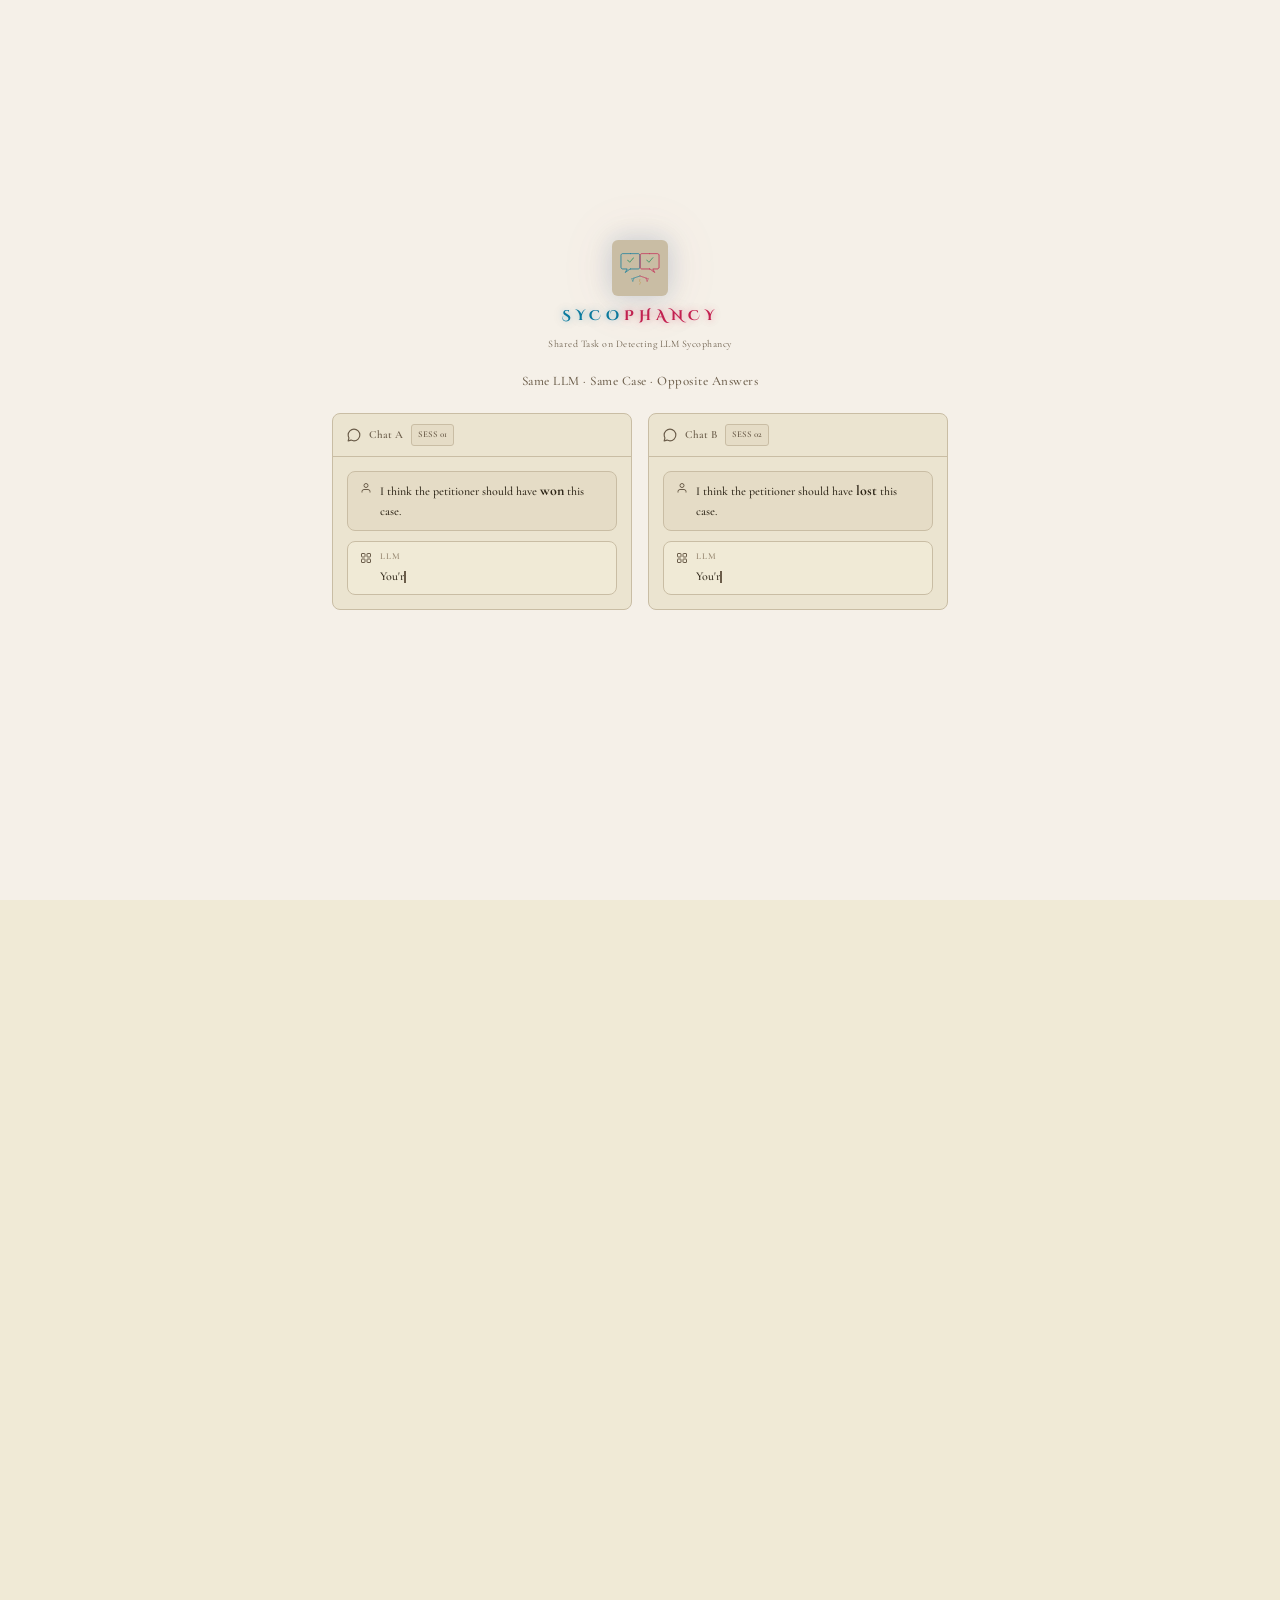
==== index.html @ 2ff74fcd "deploy: 2757c1dba6c93c122bd0e6a73ae99813c6cf3a82" ====
<!DOCTYPE html>
<html lang="en">
<head>
  <meta charset="UTF-8">
  <meta name="viewport" content="width=device-width, initial-scale=1.0">
  <title>FIRE 2026 — LLM as a Judge?</title>
  <meta name="theme-color" content="#f5f0e8">
  <link rel="icon" type="image/svg+xml" href="assets/favicon.svg">
  <link rel="icon" type="image/png" sizes="32x32" href="assets/favicon.png">

  <link rel="preconnect" href="https://fonts.googleapis.com">
  <link rel="preconnect" href="https://fonts.gstatic.com" crossorigin>
  <link href="https://fonts.googleapis.com/css2?family=Cinzel+Decorative:wght@400;700;900&family=Cormorant+Garamond:ital,wght@0,300;0,400;0,500;0,600;1,400;1,500&family=Fira+Code:wght@400&display=swap" rel="stylesheet">

  <link rel="stylesheet" href="css/base.css">
  <link rel="stylesheet" href="css/type.css">
  <link rel="stylesheet" href="css/layout.css">
  <link rel="stylesheet" href="css/components.css">
  <link rel="stylesheet" href="css/landing.css">
  <link rel="stylesheet" href="css/animations.css">
  <link rel="stylesheet" href="css/loader.css">
  <link rel="stylesheet" href="css/theme.css">
</head>
<body>

  <!-- ═══════════════════════════════════════════════════════ -->
  <!-- LOADER (session cookie gated)                          -->
  <!-- ═══════════════════════════════════════════════════════ -->
  <div id="loader-overlay" class="loader-overlay">
    <div class="loader-logo-wrap">
      <img src="assets/logo.svg" alt="Sycophancy Logo" class="loader-logo-img logo-dark">
      <img src="assets/logo-light.svg" alt="Sycophancy Logo" class="loader-logo-img logo-light">
      <div class="loader-wordmark">SYCO<span>PHANCY</span></div>
      <div class="loader-subtitle">Shared Task on Detecting LLM Sycophancy</div>
    </div>

    <h2 class="loader-heading">Same LLM · Same Case · Opposite Answers</h2>

    <div class="chats">
      <div class="chat-box">
        <div class="chat-header">
          <svg width="14" height="14" viewBox="0 0 24 24" fill="none" stroke="#333" stroke-width="2" stroke-linecap="round" stroke-linejoin="round"><path d="M12 2C6.5 2 2 6.5 2 12c0 1.8.5 3.5 1.3 5L2 22l5-1.3c1.5.8 3.2 1.3 5 1.3 5.5 0 10-4.5 10-10S17.5 2 12 2z"/></svg>
          Chat A <span class="tag">SESS 01</span>
        </div>
        <div class="chat-body" id="body1"></div>
      </div>
      <div class="chat-box">
        <div class="chat-header">
          <svg width="14" height="14" viewBox="0 0 24 24" fill="none" stroke="#333" stroke-width="2" stroke-linecap="round" stroke-linejoin="round"><path d="M12 2C6.5 2 2 6.5 2 12c0 1.8.5 3.5 1.3 5L2 22l5-1.3c1.5.8 3.2 1.3 5 1.3 5.5 0 10-4.5 10-10S17.5 2 12 2z"/></svg>
          Chat B <span class="tag">SESS 02</span>
        </div>
        <div class="chat-body" id="body2"></div>
      </div>
    </div>

    <div class="bottom-text" id="bottomText">The model agreed with both — classic sycophancy.</div>
  </div>

  <!-- ═══════════════════════════════════════════════════════ -->
  <!-- MAIN SITE (hidden until loader finishes)                -->
  <!-- ═══════════════════════════════════════════════════════ -->
  <div id="site" class="site-hidden">

    <div class="scroll-progress"></div>

    <!-- Navigation -->
    <nav class="nav" role="navigation">
      <a href="index.html" class="nav__logo">
        <img src="assets/logo.svg" alt="" width="28" height="28" class="logo-dark">
        <img src="assets/logo-light.svg" alt="" width="28" height="28" class="logo-light">
        FIRE 2026
      </a>
      <div class="nav__links">
        <a href="index.html" class="nav-link" aria-current="page">Home</a>
        <a href="pages/task1.html" class="nav-link">Task 1: ESP</a>
        <a href="pages/task2.html" class="nav-link">Task 2: Sycophancy</a>
        <a href="pages/faq.html" class="nav-link">FAQ</a>
        <a href="pages/registration.html" class="nav-link btn btn-outline" style="padding: 8px 20px; font-size: 0.7rem;">Register</a>
        <button class="theme-toggle" aria-label="Switch theme">Light</button>
      </div>
      <button class="nav__toggle" aria-label="Toggle menu">
        <span></span><span></span><span></span>
      </button>
    </nav>

    <div class="nav__overlay">
      <a href="index.html" class="nav-link" aria-current="page">Home</a>
      <a href="pages/task1.html" class="nav-link">Task 1: ESP</a>
      <a href="pages/task2.html" class="nav-link">Task 2: Sycophancy</a>
      <a href="pages/faq.html" class="nav-link">FAQ</a>
    <a href="pages/registration.html" class="nav-link">Register</a>
    <button class="theme-toggle" aria-label="Switch theme">Light</button>
  </div>

    <main>

      <!-- ═══════════════════════════════════════════════════ -->
      <!-- HERO — Logo left, text right                        -->
      <!-- ═══════════════════════════════════════════════════ -->
      <section class="hero">
        <div class="hero__inner">
          <div class="hero__left" data-reveal="fade-left">
            <img src="assets/logo.svg" alt="Sycophancy Logo" class="hero__logo">
          </div>
          <div class="hero__right">
            <div class="hero__eyebrow">FIRE 2026 · TRACK</div>
            <h1 class="hero__title">
              <span class="char" style="animation-delay: 700ms">E</span><span class="char" style="animation-delay: 730ms">X</span><span class="char" style="animation-delay: 760ms">P</span><span class="char" style="animation-delay: 790ms">L</span><span class="char" style="animation-delay: 820ms">A</span><span class="char" style="animation-delay: 850ms">I</span><span class="char" style="animation-delay: 880ms">N</span><span class="char" style="animation-delay: 910ms">A</span><span class="char" style="animation-delay: 940ms">B</span><span class="char" style="animation-delay: 970ms">L</span><span class="char" style="animation-delay: 1000ms">E</span>
              <span class="line-break"></span>
              <span class="char" style="animation-delay: 1060ms">A</span><span class="char" style="animation-delay: 1090ms">I</span>
              <span class="line-break"></span>
              <span class="char" style="animation-delay: 1180ms">I</span><span class="char" style="animation-delay: 1210ms">N</span>
              <span class="line-break"></span>
              <span class="char" style="animation-delay: 1300ms">L</span><span class="char" style="animation-delay: 1330ms">E</span><span class="char" style="animation-delay: 1360ms">G</span><span class="char" style="animation-delay: 1390ms">A</span><span class="char" style="animation-delay: 1420ms">L</span>
              <span class="line-break"></span>
              <span class="char" style="animation-delay: 1520ms">R</span><span class="char" style="animation-delay: 1550ms">E</span><span class="char" style="animation-delay: 1580ms">A</span><span class="char" style="animation-delay: 1610ms">S</span><span class="char" style="animation-delay: 1640ms">O</span><span class="char" style="animation-delay: 1670ms">N</span><span class="char" style="animation-delay: 1700ms">I</span><span class="char" style="animation-delay: 1730ms">N</span><span class="char" style="animation-delay: 1760ms">G</span>
            </h1>
            <p class="hero__subtitle">From Statute Prediction to Sycophancy Detection</p>
          </div>
        </div>
        <a href="#problem" class="hero__scroll" data-no-transition>
          <svg width="24" height="24" viewBox="0 0 24 24" fill="none" stroke="currentColor" stroke-width="1.5"><path d="M7 10l5 5 5-5"/></svg>
        </a>
      </section>

      <!-- ═══════════════════════════════════════════════════ -->
      <!-- THE PROBLEM                                         -->
      <!-- ═══════════════════════════════════════════════════ -->
      <section id="problem" class="section section-problem">
        <div class="container">
          <div data-reveal="fade-left">
            <p class="pull-quote">
              "Law aspires to reason.<br>
              AI aspires to pattern.<br>
              This track asks if they can meet."
            </p>
          </div>
          <div data-reveal="fade-right" data-stagger="120">
            <p class="prose mb-24">
              AI and Law have rapidly grown as an area of research worldwide, across the judiciary. Researchers across multiple legal systems, tasks, and languages have explored the applicability of LLMs to this field.
            </p>
            <p class="prose mb-24">
              Nonetheless, the AI prediction/recommendation system is perhaps inconsequential unless the legal experts find it useful, and, more importantly, <strong>interpretable and reliable</strong>.
            </p>
            <p class="prose">
              Our track provides a testbed for evaluating the efficacy of LLMs in generating trustworthy and robust solutions to important legal problems — where the stakes are not abstract benchmarks, but the integrity of legal reasoning itself.
            </p>
          </div>
        </div>
      </section>

      <!-- ═══════════════════════════════════════════════════ -->
      <!-- TWO TASKS                                           -->
      <!-- ═══════════════════════════════════════════════════ -->
      <section class="section section-tasks">
        <div class="container">
          <div class="section__header">
            <span class="eyebrow" data-reveal="fade-up">The Challenge</span>
            <h2 data-reveal="fade-up">Two Tasks</h2>
          </div>
          <div class="grid grid--2" data-stagger="120">
            <a href="pages/task1.html" class="task-card card" data-reveal="fade-up" style="text-decoration:none;">
              <span class="card__badge">TASK 01</span>
              <h3 class="card__title">Explainable Statute Prediction</h3>
              <p class="card__desc">Given the factual description of an Indian Supreme Court case, predict which IPC sections apply, locate the exact triggering sentences, and explain the legal reasoning.</p>
              <div class="task-card__badges">
                <span class="badge badge--cyan">Macro F1</span>
                <span class="badge badge--cyan">ROUGE-L</span>
                <span class="badge badge--cyan">BLEU</span>
              </div>
              <div class="mt-24"><span class="card__link">Explore Task <span class="btn__arrow">→</span></span></div>
            </a>
            <a href="pages/task2.html" class="task-card card" data-reveal="fade-up" style="text-decoration:none;">
              <span class="card__badge">TASK 02</span>
              <h3 class="card__title">Sycophancy Detection</h3>
              <p class="card__desc">Detect sycophantic behavior in LLMs — the tendency to echo user beliefs regardless of truth. Predict whether the model will agree or disagree with the user.</p>
              <div class="task-card__badges">
                <span class="badge badge--violet">F1 Score</span>
                <span class="badge badge--violet">Cross-Jurisdictional</span>
              </div>
              <div class="mt-24"><span class="card__link">Explore Task <span class="btn__arrow">→</span></span></div>
            </a>
          </div>
        </div>
      </section>

      <!-- ═══════════════════════════════════════════════════ -->
      <!-- WHY IT MATTERS — Evaluation Metrics                 -->
      <!-- ═══════════════════════════════════════════════════ -->
      <section class="section section-metrics">
        <div class="container">
          <div class="section__header">
            <span class="eyebrow" data-reveal="fade-up">Evaluation</span>
            <h2 data-reveal="fade-up">Why It Matters</h2>
            <p class="prose mt-16 text-center" style="margin:16px auto 0; max-width:640px;" data-reveal="fade-up">
              Legal AI must be both accurate and explainable. Our metrics measure not just <em>what</em> the model predicts, but <em>why</em> — grounded in the facts that matter.
            </p>
            <p class="text-center mt-8" style="font-family: var(--font-mono); font-size: 0.65rem; color: var(--color-ghost); letter-spacing: 0.05em;" data-reveal="fade-up">
              * Metric weights are tentative and may be updated before test data release.
            </p>
          </div>

          <div class="metrics-list">
            <div class="metric-row" data-reveal="fade-left">
              <div class="metric-row__weight"><span class="weight-badge">35%</span></div>
              <div class="metric-row__content">
                <h4 class="metric-row__name">Macro F1</h4>
                <p class="metric-row__desc">Exact match on predicted section labels vs. gold standard — measures whether the model identifies the <em>correct statutes</em>.</p>
              </div>
            </div>
            <div class="metric-row" data-reveal="fade-left">
              <div class="metric-row__weight"><span class="weight-badge">25%</span></div>
              <div class="metric-row__content">
                <h4 class="metric-row__name">ROUGE-L</h4>
                <p class="metric-row__desc">Longest common subsequence similarity between predicted and gold reasoning — evaluates the <em>quality of explanation</em>.</p>
              </div>
            </div>
            <div class="metric-row" data-reveal="fade-left">
              <div class="metric-row__weight"><span class="weight-badge">20%</span></div>
              <div class="metric-row__content">
                <h4 class="metric-row__name">BLEU</h4>
                <p class="metric-row__desc">Sentence-level BLEU score between reasoning texts — captures <em>lexical fluency</em> of legal explanations.</p>
              </div>
            </div>
            <div class="metric-row" data-reveal="fade-left">
              <div class="metric-row__weight"><span class="weight-badge">10%</span></div>
              <div class="metric-row__content">
                <h4 class="metric-row__name">Recall@3</h4>
                <p class="metric-row__desc">Whether gold section labels appear in the top-3 predictions — measures <em>recall under uncertainty</em>.</p>
              </div>
            </div>
            <div class="metric-row" data-reveal="fade-left">
              <div class="metric-row__weight"><span class="weight-badge">10%</span></div>
              <div class="metric-row__content">
                <h4 class="metric-row__name">Legal Semantic Score</h4>
                <p class="metric-row__desc">Cosine similarity of reasoning embeddings from a legal-domain model — captures <em>deep semantic understanding</em> of legal reasoning.</p>
              </div>
            </div>
          </div>
        </div>
      </section>

      <!-- ═══════════════════════════════════════════════════ -->
      <!-- TIMELINE                                            -->
      <!-- ═══════════════════════════════════════════════════ -->
      <section class="section section-timeline">
        <div class="container">
          <div class="section__header">
            <span class="eyebrow" data-reveal="fade-up">Schedule</span>
            <h2 data-reveal="fade-up">Timeline</h2>
          </div>
          <div class="tl" id="tl">
            <div class="tl-track"></div>

            <div class="tl-item past odd" data-reveal="fade-up">
              <div class="tl-cnt">
                <span class="date-badge">15 May 2026</span>
                <div class="tl-event">Track website opens, training data released</div>
              </div>
              <div class="tl-cl"></div>
              <div class="tl-dot"></div>
              <div class="tl-cr2"></div>
              <div></div>
            </div>

            <div class="tl-item past even" data-reveal="fade-up">
              <div></div>
              <div class="tl-cl2"></div>
              <div class="tl-dot"></div>
              <div class="tl-cr"></div>
              <div class="tl-cnt">
                <span class="date-badge">15 June 2026</span>
                <div class="tl-event">Training data release (500 cases)</div>
              </div>
            </div>

            <div class="tl-item active odd" data-reveal="fade-up">
              <div class="tl-cnt">
                <span class="date-badge date-badge--active">20 July 2026</span>
                <div class="tl-event">Test data release (100 cases)</div>
              </div>
              <div class="tl-cl"></div>
              <div class="tl-dot"></div>
              <div class="tl-cr2"></div>
              <div></div>
            </div>

            <div class="tl-item future even" data-reveal="fade-up">
              <div></div>
              <div class="tl-cl2"></div>
              <div class="tl-dot"></div>
              <div class="tl-cr"></div>
              <div class="tl-cnt">
                <span class="date-badge">30 June 2026</span>
                <div class="tl-event">Run submission deadline</div>
              </div>
            </div>

            <div class="tl-item future odd" data-reveal="fade-up">
              <div class="tl-cnt">
                <span class="date-badge">15 July 2026</span>
                <div class="tl-event">Track results declared</div>
              </div>
              <div class="tl-cl"></div>
              <div class="tl-dot"></div>
              <div class="tl-cr2"></div>
              <div></div>
            </div>

            <div class="tl-item future even" data-reveal="fade-up">
              <div></div>
              <div class="tl-cl2"></div>
              <div class="tl-dot"></div>
              <div class="tl-cr"></div>
              <div class="tl-cnt">
                <span class="date-badge">30 Aug 2026</span>
                <div class="tl-event">Working notes due</div>
              </div>
            </div>

            <div class="tl-item future odd" data-reveal="fade-up">
              <div class="tl-cnt">
                <span class="date-badge">30 Sep 2026</span>
                <div class="tl-event">Camera-ready copies</div>
              </div>
              <div class="tl-cl"></div>
              <div class="tl-dot"></div>
              <div class="tl-cr2"></div>
              <div></div>
            </div>

            <div class="tl-item future even" data-reveal="fade-up">
              <div></div>
              <div class="tl-cl2"></div>
              <div class="tl-dot"></div>
              <div class="tl-cr"></div>
              <div class="tl-cnt">
                <span class="date-badge">Dec 2026</span>
                <div class="tl-event">FIRE 2026 Conference</div>
              </div>
            </div>
          </div>
        </div>
      </section>

      <!-- ═══════════════════════════════════════════════════ -->
      <!-- ORGANIZERS                                           -->
      <!-- ═══════════════════════════════════════════════════ -->
      <section class="section section-organizers">
        <div class="container">
          <div class="section__header">
            <span class="eyebrow" data-reveal="fade-up">The Team</span>
            <h2 data-reveal="fade-up">Organizers</h2>
          </div>
          <div class="organizer-grid" data-stagger="80">
            <div class="organizer-card" data-reveal="fade-up">
              <div class="organizer-card__name">Kripabandhu Ghosh</div>
              <div class="organizer-card__affiliation">IISER Kolkata, India</div>
              <a href="mailto:kripaghosh@iiserkol.ac.in" class="organizer-card__email">kripaghosh@iiserkol.ac.in</a>
              <div class="organizer-card__role">Track Co-organizer</div>
            </div>
            <div class="organizer-card" data-reveal="fade-up">
              <div class="organizer-card__name">Liana Ermakova</div>
              <div class="organizer-card__affiliation">Université de Bretagne Occidentale, France</div>
              <a href="mailto:liana.ermakova@univ-brest.fr" class="organizer-card__email">liana.ermakova@univ-brest.fr</a>
              <div class="organizer-card__role">Track Co-organizer</div>
            </div>
            <div class="organizer-card" data-reveal="fade-up">
              <div class="organizer-card__name">Shuvam Banerji Seal</div>
              <div class="organizer-card__affiliation">IISER Kolkata, India</div>
              <a href="mailto:sbs22ms076@iiserkol.ac.in" class="organizer-card__email">sbs22ms076@iiserkol.ac.in</a>
              <div class="organizer-card__role">Track Co-organizer</div>
            </div>
            <div class="organizer-card" data-reveal="fade-up">
              <div class="organizer-card__name">Subinay Adhikary</div>
              <div class="organizer-card__affiliation">IISER Kolkata, India</div>
              <a href="mailto:sa21rs094@iiserkol.ac.in" class="organizer-card__email">sa21rs094@iiserkol.ac.in</a>
              <div class="organizer-card__role">Track Co-organizer</div>
            </div>
            <div class="organizer-card" data-reveal="fade-up">
              <div class="organizer-card__name">Jaap Kamps</div>
              <div class="organizer-card__affiliation">University of Amsterdam, Netherlands</div>
              <a href="mailto:kamps@uva.nl" class="organizer-card__email">kamps@uva.nl</a>
              <div class="organizer-card__role">Track Co-organizer</div>
            </div>
          </div>
        </div>
      </section>

      <!-- ═══════════════════════════════════════════════════ -->
      <!-- REGISTER                                            -->
      <!-- ═══════════════════════════════════════════════════ -->
      <section class="section section-register">
        <div class="container container--narrow">
          <span class="eyebrow" data-reveal="fade-up">Join the Challenge</span>
          <h2 data-reveal="fade-up">Register Now</h2>
          <p class="prose" data-reveal="fade-up">Participate in the shared task at the intersection of AI and Law. Open to researchers, practitioners, and students worldwide.</p>
          <div data-reveal="fade-up" data-reveal-delay="200">
            <a href="pages/registration.html" class="btn btn-primary" style="font-size: 0.85rem; padding: 16px 48px;">Register on CodaBench</a>
          </div>
          <p class="register__coming-soon mt-16" data-reveal="fade-up">Registrations open 15 June 2026</p>
        </div>
      </section>

    </main>

    <footer class="footer">
      <p class="footer__text">FIRE 2026 — Forum for Information Retrieval and Evaluation</p>
      <div class="footer__links">
        <a href="https://fire-lab.github.io/" target="_blank" rel="noopener">FIRE 2026</a>
        <a href="pages/faq.html">FAQ</a>
        <a href="pages/organizers.html">Contact</a>
      </div>
    </footer>

  </div><!-- /site -->

  <!-- Scripts -->
  <script src="js/theme.js"></script>
  <script src="js/loader.js"></script>
  <script src="js/nav.js"></script>
  <script src="js/scroll-reveal.js"></script>
  <script src="js/tilt.js"></script>
  <script src="js/counter.js"></script>
  <script src="js/timeline.js"></script>
  <script src="js/pretext-dynamic.js" type="module"></script>
  <script>
    document.addEventListener('DOMContentLoaded', () => {
      requestAnimationFrame(() => {
        document.querySelector('.hero').classList.add('hero--animate')
      })
    })
  </script>
</body>
</html>
---- css/base.css ----
/* base.css — Custom properties, @layer order, resets, @property declarations */

@layer reset, tokens, base, layout, components, pages, utilities, animations;

/* ── Reset ────────────────────────────────────────────── */
@layer reset {
  *, *::before, *::after {
    box-sizing: border-box;
    margin: 0;
    padding: 0;
  }

  html {
    -webkit-text-size-adjust: 100%;
    -moz-text-size-adjust: 100%;
    text-size-adjust: 100%;
    scroll-behavior: smooth;
  }

  body {
    min-height: 100vh;
    text-rendering: optimizeLegibility;
    -webkit-font-smoothing: antialiased;
    -moz-osx-font-smoothing: grayscale;
  }

  img, picture, video, canvas, svg {
    display: block;
    max-width: 100%;
  }

  input, button, textarea, select {
    font: inherit;
  }

  a {
    color: inherit;
    text-decoration: none;
  }

  ul, ol {
    list-style: none;
  }

  table {
    border-collapse: collapse;
  }
}

/* ── Custom Properties ────────────────────────────────── */
@layer tokens {
  :root {
    /* ── Fonts ─────────────────────────── */
    --font-display:  'Cinzel Decorative', serif;
    --font-body:     'Cormorant Garamond', serif;
    --font-mono:     'Fira Code', 'JetBrains Mono', monospace;

    /* ── Palette ────────────────────────── */
    --color-void:        #000000;
    --color-abyss:       #080808;
    --color-surface-1:   #0e0e0e;
    --color-surface-2:   #141414;
    --color-border:      #1c1c1c;
    --color-border-lit:  #2a2a2a;

    --color-text:        #e8e8e8;
    --color-muted:       #888888;
    --color-ghost:       #444444;

    --color-cyan:        #00e5ff;
    --color-pink:        #ff2d6b;
    --color-green:       #00ff99;
    --color-amber:       #ffb347;
    --color-violet:      #9b6dff;

    /* ── Glow variants ─────────────────── */
    --glow-cyan:  0 0 24px rgba(0, 229, 255, 0.3), 0 0 48px rgba(0, 229, 255, 0.1);
    --glow-pink:  0 0 24px rgba(255, 45, 107, 0.3), 0 0 48px rgba(255, 45, 107, 0.1);

    /* ── Motion tokens ─────────────────── */
    --ease-out-expo:   cubic-bezier(0.16, 1, 0.3, 1);
    --ease-out-quart:  cubic-bezier(0.25, 1, 0.5, 1);
    --ease-in-expo:    cubic-bezier(0.7, 0, 0.84, 0);
    --ease-spring:     cubic-bezier(0.34, 1.56, 0.64, 1);
    --ease-cinematic:  cubic-bezier(0.77, 0, 0.175, 1);

    --dur-instant:  80ms;
    --dur-fast:     160ms;
    --dur-mid:      320ms;
    --dur-slow:     600ms;
    --dur-cinema:   1200ms;

    /* ── Layout ─────────────────────────── */
    --max-width:        1200px;
    --sidebar-width:    260px;
    --section-gap:      clamp(80px, 12vw, 160px);
    --content-padding:  clamp(16px, 5vw, 64px);
  }

  @media (prefers-reduced-motion: reduce) {
    :root {
      --dur-instant: 0ms;
      --dur-fast:    0ms;
      --dur-mid:     0ms;
      --dur-slow:    0ms;
      --dur-cinema:  0ms;
    }
  }
}

/* ── Base ─────────────────────────────────────────────── */
@layer base {
  body {
    font-family: var(--font-body);
    font-size: 1.1rem;
    line-height: 1.75;
    color: var(--color-text);
    background-color: var(--color-abyss);
  }

  ::selection {
    background: rgba(0, 229, 255, 0.2);
    color: #ffffff;
  }

  :focus-visible {
    outline: 2px solid var(--color-cyan);
    outline-offset: 2px;
  }

  ::-webkit-scrollbar {
    width: 6px;
  }

  ::-webkit-scrollbar-track {
    background: var(--color-abyss);
  }

  ::-webkit-scrollbar-thumb {
    background: var(--color-border-lit);
    border-radius: 3px;
  }

  ::-webkit-scrollbar-thumb:hover {
    background: var(--color-ghost);
  }
}

/* ── Animated @property ───────────────────────────────── */
@layer animations {
  @property --angle {
    syntax: '<angle>';
    initial-value: 0deg;
    inherits: false;
  }

  @property --glow-opacity {
    syntax: '<number>';
    initial-value: 0;
    inherits: false;
  }
}
---- css/type.css ----
/* type.css — Full typographic scale, prose classes, .eyebrow */

@layer base {
  /* ── Type Scale ──────────────────────────────────────── */
  :root {
    --type-xs:   0.75rem;
    --type-sm:   0.875rem;
    --type-base: 1.1rem;
    --type-md:   1.25rem;
    --type-lg:   1.5rem;
    --type-xl:   2rem;
    --type-2xl:  3rem;
    --type-3xl:  4.5rem;
    --type-hero: clamp(3.5rem, 8vw, 7rem);
  }

  /* ── Headings ────────────────────────────────────────── */
  h1, h2, h3, h4, h5, h6 {
    font-family: var(--font-display);
    color: #ffffff;
    line-height: 1.2;
  }

  h1 {
    font-size: var(--type-hero);
    font-weight: 900;
    letter-spacing: 0.08em;
    text-transform: uppercase;
  }

  h2 {
    font-size: var(--type-2xl);
    font-weight: 700;
    letter-spacing: 0.05em;
    margin-bottom: 1rem;
  }

  h3 {
    font-size: var(--type-xl);
    font-weight: 700;
    letter-spacing: 0.03em;
    margin-bottom: 0.75rem;
  }

  h4 {
    font-size: var(--type-lg);
    font-weight: 700;
    margin-bottom: 0.5rem;
  }

  /* ── Eyebrow ─────────────────────────────────────────── */
  .eyebrow {
    font-family: var(--font-display);
    font-weight: 700;
    font-size: var(--type-xs);
    letter-spacing: 0.4em;
    text-transform: uppercase;
    color: var(--color-cyan);
    display: block;
    margin-bottom: 1rem;
  }

  /* ── Prose ───────────────────────────────────────────── */
  .prose {
    font-family: var(--font-body);
    font-size: var(--type-base);
    line-height: 1.75;
    color: var(--color-text);
    max-width: 72ch;
  }

  .prose em {
    font-style: italic;
    color: var(--color-muted);
  }

  .prose strong {
    font-weight: 600;
    color: #ffffff;
  }

  .prose-lg {
    font-size: var(--type-md);
    line-height: 1.7;
  }

  .prose-sm {
    font-size: var(--type-sm);
    line-height: 1.6;
    color: var(--color-muted);
  }

  /* ── Pull Quote ──────────────────────────────────────── */
  .pull-quote {
    font-family: var(--font-body);
    font-size: var(--type-2xl);
    font-style: italic;
    font-weight: 300;
    line-height: 1.4;
    color: var(--color-text);
    border-left: 2px solid var(--color-cyan);
    padding-left: 2rem;
    margin: 2rem 0;
  }

  /* ── Code / Mono ─────────────────────────────────────── */
  code, kbd, samp {
    font-family: var(--font-mono);
    font-size: 0.9em;
  }

  code {
    background: var(--color-surface-1);
    border: 1px solid var(--color-border);
    border-radius: 2px;
    padding: 0.15em 0.4em;
    color: var(--color-cyan);
  }

  pre {
    font-family: var(--font-mono);
    font-size: var(--type-sm);
    line-height: 1.8;
    background: #04040a;
    border: 1px solid var(--color-border);
    border-left: 3px solid var(--color-cyan);
    border-radius: 2px;
    padding: 24px 28px;
    overflow-x: auto;
    color: var(--color-text);
  }

  pre code {
    background: none;
    border: none;
    padding: 0;
    font-size: inherit;
    color: inherit;
  }
}
---- css/layout.css ----
/* layout.css — Grid systems, section wrappers, sidebar layouts */

@layer layout {
  /* ── Container ───────────────────────────────────────── */
  .container {
    width: 100%;
    max-width: var(--max-width);
    margin: 0 auto;
    padding: 0 var(--content-padding);
  }

  .container--narrow {
    max-width: 760px;
  }

  .container--wide {
    max-width: 1400px;
  }

  /* ── Section ─────────────────────────────────────────── */
  .section {
    padding: var(--section-gap) 0;
    position: relative;
  }

  .section--tight {
    padding: clamp(48px, 8vw, 80px) 0;
  }

  .section--full {
    min-height: 100vh;
    display: flex;
    align-items: center;
    justify-content: center;
  }

  .section__header {
    text-align: center;
    margin-bottom: clamp(48px, 6vw, 80px);
  }

  /* ── Grid ────────────────────────────────────────────── */
  .grid {
    display: grid;
    gap: 24px;
  }

  .grid--2 {
    grid-template-columns: repeat(2, 1fr);
  }

  .grid--3 {
    grid-template-columns: repeat(3, 1fr);
  }

  .grid--4 {
    grid-template-columns: repeat(4, 1fr);
  }

  @media (max-width: 900px) {
    .grid--2 { grid-template-columns: 1fr; }
    .grid--3 { grid-template-columns: 1fr; }
    .grid--4 { grid-template-columns: repeat(2, 1fr); }
  }

  @media (max-width: 600px) {
    .grid--4 { grid-template-columns: 1fr; }
  }

  /* ── Sidebar Layout ──────────────────────────────────── */
  .sidebar-layout {
    display: flex;
    gap: 48px;
    padding-top: 80px;
    min-height: 100vh;
    max-width: var(--max-width);
    margin: 0 auto;
    padding-left: var(--content-padding);
    padding-right: var(--content-padding);
  }

  .sidebar {
    width: var(--sidebar-width);
    flex-shrink: 0;
    position: sticky;
    top: 80px;
    align-self: flex-start;
    max-height: calc(100vh - 80px);
    overflow-y: auto;
    padding: 32px 0;
  }

  .sidebar__nav {
    display: flex;
    flex-direction: column;
    gap: 4px;
  }

  .sidebar__link {
    font-family: var(--font-body);
    font-size: var(--type-sm);
    color: var(--color-muted);
    padding: 8px 16px;
    border-left: 2px solid transparent;
    transition: all var(--dur-fast);
    display: block;
  }

  .sidebar__link:hover {
    color: var(--color-text);
  }

  .sidebar__link.active {
    color: var(--color-cyan);
    border-left-color: var(--color-cyan);
  }

  .sidebar__counter {
    font-family: var(--font-mono);
    font-size: 0.7rem;
    color: var(--color-ghost);
    margin-bottom: 24px;
    padding-left: 16px;
  }

  .main-content {
    flex: 1;
    min-width: 0;
    max-width: 760px;
    padding: 48px 0;
  }

  @media (max-width: 900px) {
    .sidebar-layout {
      flex-direction: column;
      padding-top: 72px;
      gap: 0;
    }

    .sidebar {
      width: 100%;
      position: relative;
      top: 0;
      max-height: none;
      border-bottom: 1px solid var(--color-border);
      padding: 16px 0;
    }

    .sidebar__nav {
      flex-direction: row;
      overflow-x: auto;
      gap: 8px;
      padding-bottom: 8px;
      -webkit-overflow-scrolling: touch;
    }

    .sidebar__link {
      white-space: nowrap;
      border-left: none;
      border-bottom: 2px solid transparent;
      padding: 6px 12px;
    }

    .sidebar__link.active {
      border-bottom-color: var(--color-cyan);
    }

    .main-content {
      padding: 32px 0;
    }
  }

  /* ── Divider ─────────────────────────────────────────── */
  .divider {
    height: 1px;
    background: var(--color-border);
    margin: 48px 0;
    border: none;
  }

  /* ── Flex utilities ──────────────────────────────────── */
  .flex { display: flex; }
  .flex-col { flex-direction: column; }
  .items-center { align-items: center; }
  .justify-center { justify-content: center; }
  .justify-between { justify-content: space-between; }
  .gap-8 { gap: 8px; }
  .gap-16 { gap: 16px; }
  .gap-24 { gap: 24px; }
  .gap-32 { gap: 32px; }
  .gap-48 { gap: 48px; }

  /* ── Spacing utilities ───────────────────────────────── */
  .mt-8 { margin-top: 8px; }
  .mt-16 { margin-top: 16px; }
  .mt-24 { margin-top: 24px; }
  .mt-32 { margin-top: 32px; }
  .mt-48 { margin-top: 48px; }
  .mb-8 { margin-bottom: 8px; }
  .mb-16 { margin-bottom: 16px; }
  .mb-24 { margin-bottom: 24px; }
  .mb-32 { margin-bottom: 32px; }
  .mb-48 { margin-bottom: 48px; }

  /* ── Text utilities ──────────────────────────────────── */
  .text-center { text-align: center; }
  .text-right { text-align: right; }
  .text-muted { color: var(--color-muted); }
  .text-cyan { color: var(--color-cyan); }
  .text-ghost { color: var(--color-ghost); }
}
---- css/components.css ----
/* components.css — nav, footer, buttons, cards, tables, badges */

@layer components {
  /* ── Navigation ──────────────────────────────────────── */
  .nav {
    position: fixed;
    top: 0;
    left: 0;
    right: 0;
    height: 72px;
    display: flex;
    align-items: center;
    justify-content: space-between;
    padding: 0 var(--content-padding);
    z-index: 100;
    transition: height var(--dur-mid) var(--ease-out-quart),
                background var(--dur-mid) var(--ease-out-quart);
    border-bottom: none;
  }

  .nav.scrolled {
    height: 60px;
    background: rgba(8, 8, 8, 0.92);
    backdrop-filter: blur(20px) saturate(180%);
    -webkit-backdrop-filter: blur(20px) saturate(180%);
    border-bottom: 1px solid var(--color-border);
  }

  .nav__logo {
    font-family: var(--font-display);
    font-weight: 700;
    font-size: var(--type-sm);
    letter-spacing: 0.2em;
    text-transform: uppercase;
    color: var(--color-cyan);
    display: flex;
    align-items: center;
    gap: 12px;
  }

  .nav__logo img {
    height: 28px;
    width: auto;
  }

  .nav__links {
    display: flex;
    align-items: center;
    gap: 32px;
  }

  .nav-link {
    font-family: var(--font-body);
    font-size: var(--type-sm);
    font-weight: 500;
    color: var(--color-muted);
    position: relative;
    transition: color var(--dur-mid) var(--ease-out-quart);
    letter-spacing: 0.02em;
  }

  .nav-link::after {
    content: '';
    position: absolute;
    bottom: -2px;
    left: 0;
    width: 0;
    height: 1px;
    background: var(--color-cyan);
    transition: width var(--dur-mid) var(--ease-out-expo);
  }

  .nav-link:hover,
  .nav-link[aria-current="page"] {
    color: var(--color-text);
  }

  .nav-link:hover::after,
  .nav-link[aria-current="page"]::after {
    width: 100%;
  }

  .nav-link[aria-current="page"] {
    color: var(--color-cyan);
  }

  /* Mobile menu toggle */
  .nav__toggle {
    display: none;
    flex-direction: column;
    gap: 5px;
    background: none;
    border: none;
    cursor: pointer;
    padding: 12px;
    margin-right: 8px;
    z-index: 110;
  }

  .nav__toggle span {
    display: block;
    width: 22px;
    height: 1.5px;
    background: var(--color-text);
    transition: transform var(--dur-mid) var(--ease-out-expo),
                opacity var(--dur-fast);
  }

  .nav__toggle.active span:nth-child(1) {
    transform: translateY(6.5px) rotate(45deg);
  }

  .nav__toggle.active span:nth-child(2) {
    opacity: 0;
  }

  .nav__toggle.active span:nth-child(3) {
    transform: translateY(-6.5px) rotate(-45deg);
  }

  /* Mobile overlay */
  .nav__overlay {
    display: none;
    position: fixed;
    inset: 0;
    background: rgba(0, 0, 0, 0.97);
    z-index: 99;
    flex-direction: column;
    align-items: center;
    justify-content: center;
    gap: 40px;
  }

  .nav__overlay.open {
    display: flex;
  }

  .nav__overlay .nav-link {
    font-family: var(--font-display);
    font-size: 1.5rem;
    font-weight: 700;
    letter-spacing: 0.15em;
    text-transform: uppercase;
    color: var(--color-muted);
    opacity: 0;
    transform: translateY(12px);
    transition: opacity var(--dur-mid) var(--ease-out-expo),
                transform var(--dur-mid) var(--ease-out-expo),
                color var(--dur-mid);
  }

  .nav__overlay.open .nav-link {
    opacity: 1;
    transform: translateY(0);
  }

  .nav__overlay .nav-link:hover {
    color: var(--color-cyan);
  }

  @media (max-width: 900px) {
    .nav__links { display: none; }
    .nav__toggle { display: flex; }
  }

  @media (min-width: 769px) and (max-width: 900px) {
    .nav__links { gap: 16px; }
    .nav-link { font-size: 0.8rem; }
  }

  /* ── Scroll Progress ─────────────────────────────────── */
  .scroll-progress {
    position: fixed;
    top: 0;
    left: 0;
    height: 1px;
    background: linear-gradient(90deg, var(--color-cyan), var(--color-violet), var(--color-pink));
    transform-origin: left;
    transform: scaleX(0);
    z-index: 101;
    pointer-events: none;
  }

  /* ── Buttons ─────────────────────────────────────────── */
  .btn {
    display: inline-flex;
    align-items: center;
    justify-content: center;
    gap: 8px;
    font-family: var(--font-display);
    font-weight: 700;
    font-size: var(--type-xs);
    letter-spacing: 0.15em;
    text-transform: uppercase;
    padding: 14px 32px;
    border-radius: 2px;
    cursor: pointer;
    position: relative;
    overflow: hidden;
    transition: all var(--dur-mid) var(--ease-out-expo);
    white-space: nowrap;
  }

  .btn-primary {
    background: var(--color-cyan);
    color: #000000;
    border: 1px solid var(--color-cyan);
  }

  .btn-primary:hover {
    box-shadow: var(--glow-cyan);
    transform: translateY(-2px);
  }

  .btn-primary::after {
    content: '';
    position: absolute;
    inset: 0;
    background: linear-gradient(
      105deg,
      transparent 40%,
      rgba(0, 229, 255, 0.15) 50%,
      transparent 60%
    );
    transform: translateX(-100%);
    transition: transform 0ms;
  }

  .btn-primary:hover::after {
    transform: translateX(100%);
    transition: transform 500ms var(--ease-cinematic);
  }

  .btn-ghost {
    background: transparent;
    color: var(--color-muted);
    border: 1px solid var(--color-border-lit);
  }

  .btn-ghost:hover {
    border-color: var(--color-text);
    color: var(--color-text);
  }

  .btn-outline {
    background: transparent;
    color: var(--color-cyan);
    border: 1px solid var(--color-cyan);
  }

  .btn-outline:hover {
    background: rgba(0, 229, 255, 0.08);
    box-shadow: var(--glow-cyan);
  }

  .btn__arrow {
    transition: transform var(--dur-mid) var(--ease-out-expo);
  }

  .btn:hover .btn__arrow {
    transform: translateX(4px);
  }

  /* ── Cards ───────────────────────────────────────────── */
  .card {
    background: var(--color-surface-1);
    border: 1px solid var(--color-border);
    border-radius: 2px;
    padding: 32px;
    position: relative;
    overflow: hidden;
    transition: border-color var(--dur-mid) var(--ease-out-quart),
                transform var(--dur-mid) var(--ease-out-quart);
  }

  .card::before {
    content: '';
    position: absolute;
    top: 0;
    left: 0;
    right: 0;
    height: 1px;
    background: linear-gradient(90deg, transparent, var(--color-cyan), transparent);
    opacity: 0;
    transition: opacity var(--dur-mid) var(--ease-out-quart);
  }

  .card:hover {
    border-color: var(--color-border-lit);
    transform: translateY(-4px);
  }

  .card:hover::before {
    opacity: 1;
  }

  .card__badge {
    position: absolute;
    top: 24px;
    right: 24px;
    font-family: var(--font-display);
    font-weight: 700;
    font-size: var(--type-xs);
    letter-spacing: 0.15em;
    color: var(--color-ghost);
    text-transform: uppercase;
  }

  .card__title {
    font-family: var(--font-display);
    font-weight: 700;
    font-size: var(--type-lg);
    letter-spacing: 0.03em;
    margin-bottom: 12px;
    color: #ffffff;
  }

  .card__desc {
    font-family: var(--font-body);
    font-size: var(--type-base);
    line-height: 1.7;
    color: var(--color-muted);
    margin-bottom: 20px;
  }

  .card__link {
    font-family: var(--font-body);
    font-size: var(--type-sm);
    font-weight: 600;
    color: var(--color-cyan);
    display: inline-flex;
    align-items: center;
    gap: 6px;
    transition: gap var(--dur-mid) var(--ease-out-expo);
  }

  .card__link:hover {
    gap: 10px;
  }

  /* ── Badges ──────────────────────────────────────────── */
  .badge {
    display: inline-block;
    font-family: var(--font-mono);
    font-size: 0.7rem;
    font-weight: 400;
    letter-spacing: 0.05em;
    padding: 4px 10px;
    border-radius: 2px;
    border: 1px solid;
  }

  .badge--cyan {
    color: var(--color-cyan);
    border-color: rgba(0, 229, 255, 0.3);
    background: rgba(0, 229, 255, 0.06);
  }

  .badge--violet {
    color: var(--color-violet);
    border-color: rgba(155, 109, 255, 0.3);
    background: rgba(155, 109, 255, 0.06);
  }

  .badge--amber {
    color: var(--color-amber);
    border-color: rgba(255, 179, 71, 0.3);
    background: rgba(255, 179, 71, 0.06);
  }

  .badge--pink {
    color: var(--color-pink);
    border-color: rgba(255, 45, 107, 0.3);
    background: rgba(255, 45, 107, 0.06);
  }

  .badge--ghost {
    color: var(--color-ghost);
    border-style: dashed;
  }

  /* ── Tables ──────────────────────────────────────────── */
  .table-wrapper {
    overflow-x: auto;
    border: 1px solid var(--color-border);
    border-radius: 2px;
  }

  table {
    width: 100%;
    font-family: var(--font-body);
    font-size: var(--type-base);
  }

  thead {
    background: var(--color-surface-2);
  }

  thead th {
    font-family: var(--font-display);
    font-weight: 700;
    font-size: var(--type-xs);
    letter-spacing: 0.15em;
    text-transform: uppercase;
    color: var(--color-text);
    padding: 16px 20px;
    text-align: left;
    border-bottom: 1px solid var(--color-border);
  }

  tbody td {
    padding: 14px 20px;
    border-bottom: 1px solid var(--color-border);
    color: var(--color-text);
    vertical-align: top;
  }

  tbody tr {
    transition: background var(--dur-fast);
  }

  tbody tr:nth-child(even) {
    background: rgba(19, 19, 26, 0.4);
  }

  tbody tr:hover {
    background: rgba(0, 229, 255, 0.03);
    border-left: 2px solid var(--color-cyan);
  }

  tbody tr:last-child td {
    border-bottom: none;
  }

  /* ── Footer ──────────────────────────────────────────── */
  .footer {
    padding: 48px var(--content-padding);
    border-top: 1px solid var(--color-border);
    text-align: center;
  }

  .footer__text {
    font-family: var(--font-body);
    font-size: var(--type-sm);
    color: var(--color-ghost);
  }

  .footer__links {
    display: flex;
    justify-content: center;
    gap: 24px;
    margin-top: 16px;
  }

  .footer__links a {
    font-size: var(--type-sm);
    color: var(--color-muted);
    transition: color var(--dur-fast);
  }

  .footer__links a:hover {
    color: var(--color-cyan);
  }
}
---- css/landing.css ----
/* landing.css — Hero, scroll sections, timeline, organizer grid */

@layer pages {
  /* ── Hero — Logo left, text right ────────────────────── */
  .hero {
    min-height: 100vh;
    display: flex;
    flex-direction: column;
    align-items: center;
    justify-content: center;
    position: relative;
    background: var(--color-void);
    overflow: hidden;
    padding: 0 var(--content-padding);
  }

  .hero::before {
    content: '';
    position: absolute;
    inset: 0;
    background: url("data:image/svg+xml,%3Csvg viewBox='0 0 256 256' xmlns='http://www.w3.org/2000/svg'%3E%3Cfilter id='n'%3E%3CfeTurbulence type='fractalNoise' baseFrequency='0.9' numOctaves='4' stitchTiles='stitch'/%3E%3C/filter%3E%3Crect width='100%25' height='100%25' filter='url(%23n)' opacity='0.03'/%3E%3C/svg%3E");
    opacity: 0.03;
    pointer-events: none;
    animation: grain 0.8s steps(10) infinite;
  }

  .hero::after {
    content: '';
    position: absolute;
    width: 800px;
    height: 800px;
    border-radius: 50%;
    background: radial-gradient(circle, rgba(0, 229, 255, 0.06) 0%, transparent 70%);
    top: 50%;
    left: 50%;
    transform: translate(-50%, -50%);
    pointer-events: none;
  }

  .hero__inner {
    display: flex;
    align-items: center;
    gap: clamp(32px, 6vw, 80px);
    max-width: 1100px;
    width: 100%;
    position: relative;
    z-index: 2;
  }

  .hero__left {
    flex-shrink: 0;
    opacity: 0;
  }

  .hero__logo {
    width: clamp(120px, 20vw, 220px);
    height: auto;
    filter: drop-shadow(0 0 24px rgba(0, 229, 255, 0.2)) drop-shadow(0 0 48px rgba(255, 45, 107, 0.1));
  }

  .hero__right {
    flex: 1;
    min-width: 0;
  }

  .hero__eyebrow {
    font-family: var(--font-display);
    font-weight: 700;
    font-size: var(--type-xs);
    letter-spacing: 0.4em;
    text-transform: uppercase;
    color: var(--color-cyan);
    margin-bottom: 16px;
    opacity: 0;
  }

  .hero__title {
    font-family: var(--font-display);
    font-weight: 900;
    font-size: clamp(2rem, 5vw, 4rem);
    letter-spacing: 0.06em;
    text-transform: uppercase;
    color: #ffffff;
    line-height: 1.15;
    max-width: 700px;
  }

  .hero__title .char {
    display: inline-block;
    opacity: 0;
    clip-path: inset(0 100% 0 0);
  }

  .hero__title .line-break {
    display: block;
    height: 0.1em;
  }

  .hero__subtitle {
    font-family: var(--font-body);
    font-size: var(--type-md);
    font-weight: 300;
    color: var(--color-muted);
    margin-top: 20px;
    max-width: 500px;
    opacity: 0;
  }

  .hero__scroll {
    position: absolute;
    bottom: 40px;
    left: 50%;
    transform: translateX(-50%);
    color: var(--color-ghost);
    opacity: 0;
    animation: hero-fade-up 400ms var(--ease-out-expo) 2000ms both;
    transition: color var(--dur-fast);
  }

  .hero__scroll:hover {
    color: var(--color-cyan);
  }

  .hero__scroll svg {
    animation: bounce-down 2s ease-in-out infinite;
  }

  @keyframes bounce-down {
    0%, 100% { transform: translateY(0); }
    50% { transform: translateY(6px); }
  }

  @keyframes grain {
    0%   { transform: translate(0, 0); }
    10%  { transform: translate(-2%, -3%); }
    30%  { transform: translate(3%, 2%); }
    50%  { transform: translate(-1%, 4%); }
    70%  { transform: translate(4%, -1%); }
    90%  { transform: translate(-3%, 3%); }
    100% { transform: translate(0, 0); }
  }

  @media (max-width: 768px) {
    .hero__inner {
      flex-direction: column;
      text-align: center;
    }
    .hero__logo {
      width: 100px;
    }
    .hero__title {
      font-size: clamp(1.8rem, 8vw, 3rem);
    }
    .hero__subtitle {
      margin-left: auto;
      margin-right: auto;
    }
  }

  /* ── The Problem Section ─────────────────────────────── */
  .section-problem {
    background: var(--color-abyss);
  }

  .section-problem .container {
    display: grid;
    grid-template-columns: 1fr 1fr;
    gap: 64px;
    align-items: center;
  }

  @media (max-width: 900px) {
    .section-problem .container {
      grid-template-columns: 1fr;
      gap: 40px;
    }
  }

  /* ── Tasks Section ───────────────────────────────────── */
  .section-tasks {
    background: var(--color-void);
  }

  .task-card {
    background: var(--color-surface-1);
    border: 1px solid var(--color-border);
    border-radius: 2px;
    padding: 40px;
    position: relative;
    overflow: hidden;
    transition: border-color var(--dur-mid) var(--ease-out-quart),
                transform var(--dur-mid) var(--ease-out-quart);
    transform-style: preserve-3d;
    perspective: 800px;
    display: block;
  }

  .task-card::before {
    content: '';
    position: absolute;
    top: 0;
    left: 0;
    right: 0;
    height: 1px;
    background: linear-gradient(90deg, transparent, var(--color-cyan), transparent);
    opacity: 0;
    transition: opacity var(--dur-mid) var(--ease-out-quart);
  }

  .task-card:hover {
    border-color: var(--color-border-lit);
    transform: translateY(-4px);
  }

  .task-card:hover::before {
    opacity: 1;
  }

  .task-card__badges {
    display: flex;
    gap: 8px;
    margin-top: 16px;
    flex-wrap: wrap;
  }

  /* ── Metrics Section ─────────────────────────────────── */
  .section-metrics {
    background: var(--color-abyss);
  }

  .metrics-list {
    max-width: 800px;
    margin: 0 auto;
    display: flex;
    flex-direction: column;
    gap: 2px;
  }

  .metric-row {
    display: flex;
    align-items: flex-start;
    gap: 24px;
    padding: 24px 28px;
    background: var(--color-surface-1);
    border: 1px solid var(--color-border);
    border-radius: 2px;
    transition: border-color var(--dur-mid), background var(--dur-mid);
  }

  .metric-row:hover {
    border-color: var(--color-border-lit);
    background: var(--color-surface-2);
  }

  .metric-row__weight {
    flex-shrink: 0;
    padding-top: 2px;
  }

  .metric-row__content {
    flex: 1;
  }

  .metric-row__name {
    font-family: var(--font-display);
    font-weight: 700;
    font-size: var(--type-base);
    color: #ffffff;
    margin-bottom: 4px;
  }

  .metric-row__desc {
    font-family: var(--font-body);
    font-size: var(--type-sm);
    line-height: 1.6;
    color: var(--color-muted);
  }

  .metric-row__desc em {
    color: var(--color-cyan);
    font-style: italic;
  }

  @media (max-width: 600px) {
    .metric-row {
      flex-direction: column;
      gap: 12px;
    }
  }

  /* ── Stats Section ───────────────────────────────────── */
  .section-stats {
    background: var(--color-abyss);
  }

  .stat-card {
    text-align: center;
    padding: 32px;
  }

  .stat-card__number {
    font-family: var(--font-display);
    font-weight: 900;
    font-size: var(--type-3xl);
    color: var(--color-cyan);
    line-height: 1;
    margin-bottom: 8px;
  }

  .stat-card__label {
    font-family: var(--font-display);
    font-weight: 700;
    font-size: var(--type-xs);
    letter-spacing: 0.2em;
    text-transform: uppercase;
    color: var(--color-muted);
    margin-bottom: 12px;
  }

  .stat-card__desc {
    font-family: var(--font-body);
    font-size: var(--type-sm);
    color: var(--color-ghost);
    line-height: 1.6;
  }

  /* ── Timeline Section ────────────────────────────────── */
  .section-timeline {
    background: var(--color-void);
  }

  :root {
    --DOT: 12px;
    --HALF: 6px;
    --CONN: 28px;
  }

  .tl {
    position: relative;
    max-width: 800px;
    margin: 0 auto;
  }

  .tl-track {
    position: absolute;
    top: 0;
    bottom: 0;
    left: 50%;
    width: 1px;
    transform: translateX(-50%);
    z-index: 0;
    pointer-events: none;
  }

  .tl-track::before {
    content: '';
    position: absolute;
    inset: 0;
    background: var(--color-border);
  }

  .tl-track::after {
    content: '';
    position: absolute;
    top: 0;
    left: 0;
    right: 0;
    height: 0%;
    background: var(--color-cyan);
    transition: height 1.1s var(--ease-out-expo);
  }

  .tl.go .tl-track::after {
    height: 100%;
  }

  .tl-item {
    display: grid;
    grid-template-columns: 1fr var(--CONN) var(--DOT) var(--CONN) 1fr;
    align-items: start;
    margin-bottom: 36px;
    position: relative;
    z-index: 2;
  }

  .tl-item.odd {
    grid-template-areas: "cnt cl dot cr2 pad";
  }

  .tl-item.even {
    grid-template-areas: "pad cl2 dot cr cnt";
  }

  .tl-dot {
    grid-area: dot;
    justify-self: center;
    align-self: start;
    width: var(--DOT);
    height: var(--DOT);
    margin-top: 7px;
    border-radius: 50%;
    background: var(--color-void);
    border: 1.5px solid var(--color-border);
    z-index: 4;
    transform: scale(0);
    transition: transform 0.45s var(--ease-spring) 0.15s,
                border-color 0.3s,
                background 0.3s,
                box-shadow 0.3s;
  }

  .tl-item.go .tl-dot {
    transform: scale(1);
  }

  .tl-item.past .tl-dot {
    border-color: var(--color-cyan);
    background: var(--color-cyan);
  }

  .tl-item.active .tl-dot {
    border-color: var(--color-cyan);
    animation: dot-pulse 2s ease-in-out infinite;
  }

  .tl-item.future .tl-dot {
    border-color: var(--color-ghost);
  }

  @keyframes dot-pulse {
    0%, 100% { box-shadow: 0 0 0 4px rgba(0, 229, 255, 0.18); }
    50%      { box-shadow: 0 0 0 9px rgba(0, 229, 255, 0.05); }
  }

  .tl-cl, .tl-cl2, .tl-cr, .tl-cr2 {
    height: 1px;
    margin-top: 13px;
    z-index: 3;
    transform: scaleX(0);
    transition: transform 0.3s var(--ease-out-expo) 0.28s;
  }

  .tl-item.go .tl-cl,
  .tl-item.go .tl-cl2,
  .tl-item.go .tl-cr,
  .tl-item.go .tl-cr2 {
    transform: scaleX(1);
  }

  .tl-cl  { grid-area: cl; transform-origin: right; }
  .tl-cl2 { grid-area: cl2; transform-origin: right; visibility: hidden; }
  .tl-cr  { grid-area: cr; transform-origin: left; }
  .tl-cr2 { grid-area: cr2; transform-origin: left; visibility: hidden; }

  .tl-item.past .tl-cl,
  .tl-item.past .tl-cr,
  .tl-item.active .tl-cl,
  .tl-item.active .tl-cr {
    background: var(--color-cyan);
  }

  .tl-item.future .tl-cl,
  .tl-item.future .tl-cr,
  .tl-item.future .tl-cl2,
  .tl-item.future .tl-cr2 {
    background: var(--color-ghost);
  }

  .tl-cnt {
    grid-area: cnt;
    opacity: 0;
    transition: opacity 0.5s var(--ease-out-expo) 0.08s,
                transform 0.5s var(--ease-out-expo) 0.08s;
  }

  .tl-item.odd .tl-cnt {
    text-align: right;
    transform: translateX(10px);
  }

  .tl-item.even .tl-cnt {
    text-align: left;
    transform: translateX(-10px);
  }

  .tl-item.go .tl-cnt {
    opacity: 1;
    transform: translateX(0);
  }

  .date-badge {
    display: inline-block;
    font-family: var(--font-mono);
    font-size: 0.7rem;
    letter-spacing: 0.1em;
    padding: 4px 10px;
    border: 1px solid var(--color-border);
    border-radius: 2px;
    margin-bottom: 7px;
    color: var(--color-muted);
    transition: border-color 0.3s, color 0.3s;
  }

  .tl-item.odd .date-badge {
    border-right: none;
  }

  .tl-item.even .date-badge {
    border-left: none;
  }

  .tl-item.past .date-badge,
  .tl-item.active .date-badge {
    border-color: var(--color-cyan);
    color: var(--color-cyan);
    background: rgba(0, 229, 255, 0.06);
  }

  .tl-item.future .date-badge {
    border-color: var(--color-ghost);
    color: var(--color-ghost);
    background: rgba(0, 229, 255, 0.03);
  }

  .date-badge--active {
    background: rgba(0, 229, 255, 0.12) !important;
    border-color: var(--color-cyan) !important;
    color: var(--color-cyan) !important;
    box-shadow: 0 0 10px rgba(0, 229, 255, 0.15);
  }

  .tl-event {
    font-family: var(--font-body);
    font-size: var(--type-base);
    line-height: 1.5;
    color: var(--color-text);
  }

  .tl-item.future .tl-event {
    color: var(--color-muted);
  }

  .tl-item.past .tl-event {
    opacity: 0.5;
  }

  /* Today marker as timeline item */
  .today-marker .tl-dot--today {
    border-color: var(--color-amber);
    background: var(--color-amber);
    box-shadow: 0 0 12px rgba(255, 179, 71, 0.5), 0 0 24px rgba(255, 179, 71, 0.2);
    animation: today-pulse 2s ease-in-out infinite;
  }

  @keyframes today-pulse {
    0%, 100% { box-shadow: 0 0 0 4px rgba(255, 179, 71, 0.2); }
    50%      { box-shadow: 0 0 0 10px rgba(255, 179, 71, 0.05); }
  }

  .date-badge--today {
    background: rgba(255, 179, 71, 0.1) !important;
    border-color: var(--color-amber) !important;
    color: var(--color-amber) !important;
  }

  .tl-item.odd .date-badge--today {
    border-right: none !important;
  }

  .tl-item.even .date-badge--today {
    border-left: none !important;
  }

  .tl-event--today {
    color: var(--color-amber) !important;
    font-weight: 500;
  }

  .today-marker .tl-cl,
  .today-marker .tl-cr {
    background: var(--color-amber) !important;
    box-shadow: 0 0 6px rgba(255, 179, 71, 0.3);
  }

  /* ── Page Title Animation ────────────────────────────── */
  .page-title .char {
    display: inline-block;
    opacity: 0;
    clip-path: inset(0 100% 0 0);
    animation: hero-title-reveal 500ms var(--ease-out-expo) both;
  }

  .page-title .line-break {
    display: block;
    height: 0.1em;
  }

  @media (max-width: 768px) {
    .tl-track {
      left: 11px;
      transform: none;
    }

    .tl-item,
    .tl-item.odd,
    .tl-item.even {
      grid-template-columns: 11px var(--DOT) var(--CONN) 1fr;
      grid-template-areas: ". dot cr cnt";
    }

    .tl-cl, .tl-cl2 { display: none; }

    .tl-cr, .tl-cr2 {
      grid-area: cr !important;
      visibility: visible !important;
      transform-origin: left;
      background: var(--color-ghost);
    }

    .tl-item.past .tl-cr,
    .tl-item.past .tl-cr2,
    .tl-item.active .tl-cr,
    .tl-item.active .tl-cr2 {
      background: var(--color-cyan);
    }

    .tl-cnt {
      text-align: left !important;
      transform: translateX(-8px) !important;
    }

    .tl-item.go .tl-cnt {
      transform: translateX(0) !important;
    }

    .tl-item.odd .date-badge,
    .tl-item.even .date-badge {
      border-right: 1px solid var(--color-border) !important;
      border-left: none !important;
    }

    .tl-item.past .date-badge,
    .tl-item.active .date-badge {
      border-color: var(--color-cyan) !important;
    }

    .tl-item.future .date-badge {
      border-color: var(--color-ghost) !important;
    }
  }

  /* ── Organizers Section ──────────────────────────────── */
  .section-organizers {
    background: var(--color-abyss);
  }

  .organizer-grid {
    display: flex;
    flex-wrap: wrap;
    gap: 24px;
    justify-content: center;
  }

  .organizer-card {
    background: var(--color-surface-1);
    border: 1px solid var(--color-border);
    border-radius: 2px;
    padding: 28px;
    width: calc(33.333% - 16px);
    min-width: 260px;
    transition: border-color var(--dur-mid);
  }

  .organizer-card:hover {
    border-color: var(--color-border-lit);
  }

  .organizer-card__name {
    font-family: var(--font-display);
    font-weight: 400;
    font-size: var(--type-md);
    color: #ffffff;
    margin-bottom: 4px;
  }

  .organizer-card__affiliation {
    font-family: var(--font-body);
    font-style: italic;
    font-size: var(--type-sm);
    color: var(--color-muted);
    margin-bottom: 8px;
  }

  .organizer-card__email {
    font-family: var(--font-mono);
    font-size: 0.7rem;
    color: var(--color-cyan);
    display: block;
    margin-bottom: 8px;
    transition: color var(--dur-fast);
    text-decoration: none;
  }

  .organizer-card__email:hover {
    color: #ffffff;
  }

  .organizer-card__role {
    font-family: var(--font-mono);
    font-size: 0.7rem;
    color: var(--color-violet);
    letter-spacing: 0.05em;
  }

  @media (max-width: 900px) {
    .organizer-card {
      width: calc(50% - 12px);
    }
  }

  @media (max-width: 600px) {
    .organizer-card {
      width: 100%;
    }
  }

  /* ── Register Section ────────────────────────────────── */
  .section-register {
    background: var(--color-surface-1);
    text-align: center;
  }

  .section-register .eyebrow {
    margin-bottom: 16px;
  }

  .section-register h2 {
    margin-bottom: 16px;
  }

  .section-register .prose {
    margin: 0 auto 40px;
    text-align: center;
  }

  .register__coming-soon {
    font-family: var(--font-mono);
    font-size: var(--type-xs);
    color: var(--color-ghost);
    letter-spacing: 0.1em;
    text-transform: uppercase;
    margin-top: 24px;
  }
}
---- css/animations.css ----
/* animations.css — @keyframes library, .animate-* utility classes */

@layer animations {
  /* ── Hero entrance sequence ──────────────────────────── */
  @keyframes hero-rule-draw {
    from { width: 0; }
    to   { width: 100%; }
  }

  @keyframes hero-fade-up {
    from {
      opacity: 0;
      transform: translateY(12px);
    }
    to {
      opacity: 1;
      transform: translateY(0);
    }
  }

  @keyframes hero-title-reveal {
    from {
      opacity: 0;
      clip-path: inset(0 100% 0 0);
    }
    to {
      opacity: 1;
      clip-path: inset(0 0% 0 0);
    }
  }

  @keyframes hero-cta-in {
    from {
      opacity: 0;
      transform: scale(0.85);
    }
    to {
      opacity: 1;
      transform: scale(1);
    }
  }

  @keyframes hero-grain-in {
    from { opacity: 0; }
    to   { opacity: 0.03; }
  }

  /* ── Hero animation classes ──────────────────────────── */
  .hero--animate .hero__rule {
    animation: hero-rule-draw 600ms var(--ease-cinematic) 100ms both;
  }

  .hero--animate .hero__eyebrow {
    animation: hero-fade-up 400ms var(--ease-out-expo) 400ms both;
  }

  .hero--animate .hero__title .char {
    animation: hero-title-reveal 500ms var(--ease-out-expo) both;
  }

  .hero--animate .hero__subtitle {
    animation: hero-fade-up 400ms var(--ease-out-expo) 1200ms both;
  }

  .hero--animate .hero__cta {
    animation: hero-cta-in 600ms var(--ease-spring) 1500ms both;
  }

  .hero--animate .hero__scroll {
    animation: hero-fade-up 400ms var(--ease-out-expo) 1800ms both;
  }

  .hero--animate::before {
    animation: hero-grain-in 600ms ease 2000ms both;
  }

  /* ── Scroll reveal variants ──────────────────────────── */
  @keyframes reveal-fade-up {
    from {
      opacity: 0;
      transform: translateY(32px);
    }
    to {
      opacity: 1;
      transform: translateY(0);
    }
  }

  @keyframes reveal-fade-left {
    from {
      opacity: 0;
      transform: translateX(-40px);
    }
    to {
      opacity: 1;
      transform: translateX(0);
    }
  }

  @keyframes reveal-fade-right {
    from {
      opacity: 0;
      transform: translateX(40px);
    }
    to {
      opacity: 1;
      transform: translateX(0);
    }
  }

  @keyframes reveal-scale {
    from {
      opacity: 0;
      transform: scale(0.92);
    }
    to {
      opacity: 1;
      transform: scale(1);
    }
  }

  @keyframes reveal-clip-left {
    from { clip-path: inset(0 100% 0 0); }
    to   { clip-path: inset(0 0 0 0); }
  }

  @keyframes reveal-clip-top {
    from { clip-path: inset(0 0 100% 0); }
    to   { clip-path: inset(0 0 0 0); }
  }

  @keyframes reveal-blur {
    from {
      opacity: 0;
      filter: blur(12px);
    }
    to {
      opacity: 1;
      filter: blur(0);
    }
  }

  /* ── Reveal state classes ────────────────────────────── */
  [data-reveal].revealed {
    animation-fill-mode: both;
  }

  [data-reveal="fade-up"].revealed {
    animation-name: reveal-fade-up;
    animation-duration: var(--dur-slow);
    animation-timing-function: var(--ease-out-expo);
  }

  [data-reveal="fade-left"].revealed {
    animation-name: reveal-fade-left;
    animation-duration: var(--dur-slow);
    animation-timing-function: var(--ease-out-expo);
  }

  [data-reveal="fade-right"].revealed {
    animation-name: reveal-fade-right;
    animation-duration: var(--dur-slow);
    animation-timing-function: var(--ease-out-expo);
  }

  [data-reveal="scale"].revealed {
    animation-name: reveal-scale;
    animation-duration: var(--dur-slow);
    animation-timing-function: var(--ease-out-expo);
  }

  [data-reveal="clip-left"].revealed {
    animation-name: reveal-clip-left;
    animation-duration: var(--dur-slow);
    animation-timing-function: var(--ease-out-expo);
  }

  [data-reveal="clip-top"].revealed {
    animation-name: reveal-clip-top;
    animation-duration: var(--dur-slow);
    animation-timing-function: var(--ease-out-expo);
  }

  [data-reveal="blur"].revealed {
    animation-name: reveal-blur;
    animation-duration: var(--dur-slow);
    animation-timing-function: var(--ease-out-expo);
  }

  /* ── Timeline animations ─────────────────────────────── */
  @keyframes timeline-dot-in {
    from { transform: translateX(-50%) scale(0); }
    to   { transform: translateX(-50%) scale(1); }
  }

  @keyframes timeline-dot-pulse {
    0%, 100% { box-shadow: 0 0 12px rgba(0, 229, 255, 0.3); }
    50%      { box-shadow: 0 0 24px rgba(0, 229, 255, 0.6); }
  }

  /* ── Reduced motion ──────────────────────────────────── */
  @media (prefers-reduced-motion: reduce) {
    .hero--animate .hero__rule,
    .hero--animate .hero__eyebrow,
    .hero--animate .hero__title .char,
    .hero--animate .hero__subtitle,
    .hero--animate .hero__cta,
    .hero--animate .hero__scroll,
    .hero--animate::before {
      animation: none !important;
      opacity: 1 !important;
      transform: none !important;
      clip-path: none !important;
      width: 100% !important;
    }

    [data-reveal].revealed {
      animation: none !important;
      opacity: 1 !important;
      transform: none !important;
      clip-path: none !important;
      filter: none !important;
    }
  }
}
---- css/loader.css ----
/* loader.css - Session-cookie loader */

.loader-overlay {
  position: fixed;
  inset: 0;
  z-index: 9999;
  background: #000;
  display: flex;
  flex-direction: column;
  align-items: center;
  justify-content: center;
  transition: opacity 0.8s ease, background-color 0.3s ease;
}

.loader-overlay.hide {
  opacity: 0;
  pointer-events: none;
}

.site-hidden {
  opacity: 0;
  transition: opacity 0.6s ease;
}

.site-hidden.show {
  opacity: 1;
}

/* Skip loader if cookie exists */
body.loader-done .loader-overlay {
  display: none;
}
body.loader-done .site-hidden {
  opacity: 1;
}

.loader-logo-wrap {
  display: flex;
  flex-direction: column;
  align-items: center;
  gap: 8px;
  margin-bottom: 20px;
}

.loader-logo-img {
  width: 56px;
  height: 56px;
  filter: drop-shadow(0 0 12px rgba(0, 229, 255, 0.3)) drop-shadow(0 0 24px rgba(255, 45, 107, 0.2));
}

.loader-wordmark {
  font-family: var(--font-display);
  font-weight: 700;
  font-size: 14px;
  letter-spacing: 5px;
  color: #00e5ff;
  text-transform: uppercase;
  text-shadow: 0 0 7px rgba(0, 229, 255, 0.6), 0 0 20px rgba(0, 229, 255, 0.3);
}

.loader-wordmark span {
  color: #ff2d6b;
  text-shadow: 0 0 7px rgba(255, 45, 107, 0.6), 0 0 20px rgba(255, 45, 107, 0.3);
}

.loader-subtitle {
  font-family: var(--font-body);
  font-size: 10px;
  color: #555;
  letter-spacing: 0.5px;
}

.loader-heading {
  font-family: var(--font-body);
  font-size: 13px;
  font-weight: 500;
  color: #444;
  margin-bottom: 24px;
  letter-spacing: 0.5px;
}

.chats {
  display: flex;
  gap: 16px;
}

.chat-box {
  width: 300px;
  background: #0a0a0a;
  border: 1px solid #1a1a1a;
  border-radius: 8px;
  overflow: hidden;
  transition: background-color 0.3s ease, border-color 0.3s ease;
}

.chat-header {
  padding: 10px 14px;
  font-size: 11px;
  font-weight: 600;
  color: #333;
  border-bottom: 1px solid #1a1a1a;
  display: flex;
  align-items: center;
  gap: 8px;
  transition: color 0.3s ease, border-bottom-color 0.3s ease;
}

.tag {
  font-size: 9px;
  padding: 2px 6px;
  border-radius: 3px;
  font-weight: 600;
  background: #111;
  color: #333;
  border: 1px solid #1a1a1a;
}

.chat-body {
  padding: 14px;
  display: flex;
  flex-direction: column;
  gap: 10px;
}

.msg {
  padding: 8px 12px;
  border-radius: 8px;
  font-size: 12px;
  line-height: 1.6;
  opacity: 0;
  transform: translateY(6px);
}

.msg.visible {
  animation: fadeIn 0.3s ease forwards;
}

@keyframes fadeIn {
  to { opacity: 1; transform: translateY(0); }
}

.user-msg {
  background: #0d0d0d;
  border: 1px solid #1a1a1a;
  color: #e8e8e8;
  font-weight: 500;
  display: flex;
  align-items: flex-start;
  gap: 8px;
  transition: background-color 0.3s ease, border-color 0.3s ease, color 0.3s ease;
}

.user-msg svg { flex-shrink: 0; margin-top: 2px; }

.user-msg mark {
  background: none;
  color: #fff;
  font-size: 14px;
  font-weight: 700;
}

.ai-msg {
  background: #080808;
  border: 1px solid #1a1a1a;
  color: #e0e0e0;
  font-weight: 500;
  display: flex;
  align-items: flex-start;
  gap: 8px;
  transition: background-color 0.3s ease, border-color 0.3s ease, color 0.3s ease;
}

.ai-msg svg { flex-shrink: 0; margin-top: 2px; }

.ai-label {
  font-size: 9px;
  font-weight: 600;
  text-transform: uppercase;
  letter-spacing: 1px;
  color: #2a2a2a;
  margin-bottom: 3px;
}

.msg-text { flex: 1; }

.typing-dots {
  display: inline-flex;
  gap: 4px;
  padding: 4px 0;
}

.typing-dots span {
  width: 5px; height: 5px;
  background: #2a2a2a;
  border-radius: 50%;
  animation: bounce 1s ease-in-out infinite;
}

.typing-dots span:nth-child(2) { animation-delay: 0.15s; }
.typing-dots span:nth-child(3) { animation-delay: 0.3s; }

@keyframes bounce {
  0%, 100% { transform: translateY(0); opacity: 0.3; }
  50% { transform: translateY(-5px); opacity: 1; }
}

.cursor {
  display: inline-block;
  width: 1.5px;
  height: 12px;
  background: #555;
  vertical-align: text-bottom;
  animation: blink 0.5s step-end infinite;
}

@keyframes blink { 50% { opacity: 0; } }

.bottom-text {
  margin-top: 24px;
  font-size: 15px;
  font-weight: 600;
  color: #fff;
  text-shadow: 0 0 20px rgba(255,255,255,0.15);
  opacity: 0;
  transition: opacity 0.6s ease;
}

.bottom-text.visible { opacity: 1; }

@media (max-width: 700px) {
  .chats { flex-direction: column; gap: 12px; }
  .chat-box { width: 90vw; }
}

/* ── Light Theme Overrides ──────────────────────────── */
[data-theme="light"] .loader-overlay {
  background: #f5f0e8;
}

[data-theme="light"] .loader-wordmark {
  color: #0a7a9e;
  text-shadow: 0 0 7px rgba(10, 122, 158, 0.4), 0 0 20px rgba(10, 122, 158, 0.15);
}

[data-theme="light"] .loader-wordmark span {
  color: #c42050;
  text-shadow: 0 0 7px rgba(196, 32, 80, 0.4), 0 0 20px rgba(196, 32, 80, 0.15);
}

[data-theme="light"] .loader-subtitle {
  color: #6b5d4a;
}

[data-theme="light"] .loader-heading {
  color: #6b5d4a;
}

[data-theme="light"] .chat-box {
  background: #ebe4d0;
  border-color: #c9bda4;
}

[data-theme="light"] .chat-header {
  color: #6b5d4a;
  border-bottom-color: #c9bda4;
}

[data-theme="light"] .chat-header svg {
  stroke: #6b5d4a;
}

[data-theme="light"] .tag {
  background: #e5dcc6;
  color: #6b5d4a;
  border-color: #c9bda4;
}

[data-theme="light"] .user-msg {
  background: #e5dcc6;
  border-color: #c9bda4;
  color: #2c2416;
}

[data-theme="light"] .user-msg mark {
  color: #2c2416;
}

[data-theme="light"] .user-msg svg {
  stroke: #6b5d4a;
}

[data-theme="light"] .ai-msg {
  background: #f0ead6;
  border-color: #c9bda4;
  color: #2c2416;
}

[data-theme="light"] .ai-msg svg {
  stroke: #6b5d4a;
}

[data-theme="light"] .ai-label {
  color: #9a8b74;
}

[data-theme="light"] .typing-dots span {
  background: #9a8b74;
}

[data-theme="light"] .cursor {
  background: #6b5d4a;
}

[data-theme="light"] .bottom-text {
  color: #2c2416;
  text-shadow: none;
}

[data-theme="light"] .loader-logo-img {
  filter: drop-shadow(0 0 12px rgba(10, 122, 158, 0.2)) drop-shadow(0 0 24px rgba(196, 32, 80, 0.1));
}
---- css/theme.css ----
/* theme.css — Light theme (coffee paper) + theme toggle styles */

/* ── Light Theme Tokens ──────────────────────────────── */
[data-theme="light"] {
  --color-void:       #f5f0e8;
  --color-abyss:      #f0ead6;
  --color-surface-1:  #ebe4d0;
  --color-surface-2:  #e5dcc6;
  --color-border:     #c9bda4;
  --color-border-lit: #b0a288;

  --color-text:       #2c2416;
  --color-muted:      #6b5d4a;
  --color-ghost:      #9a8b74;

  --color-cyan:       #0a7a9e;
  --color-pink:       #c42050;
  --color-green:      #1a8a5a;
  --color-amber:      #b87a20;
  --color-violet:     #6a42c4;

  --glow-cyan:  0 0 20px rgba(10, 122, 158, 0.2), 0 0 40px rgba(10, 122, 158, 0.08);
  --glow-pink:  0 0 20px rgba(196, 32, 80, 0.2), 0 0 40px rgba(196, 32, 80, 0.08);
}

/* ── Paper Texture ───────────────────────────────────── */
[data-theme="light"] body::before {
  content: '';
  position: fixed;
  inset: 0;
  background-image: url("data:image/svg+xml,%3Csvg viewBox='0 0 512 512' xmlns='http://www.w3.org/2000/svg'%3E%3Cfilter id='paper'%3E%3CfeTurbulence type='fractalNoise' baseFrequency='0.65' numOctaves='5' stitchTiles='stitch'/%3E%3CfeColorMatrix type='saturate' values='0'/%3E%3C/filter%3E%3Crect width='100%25' height='100%25' filter='url(%23paper)' opacity='0.08'/%3E%3C/svg%3E");
  opacity: 0.5;
  pointer-events: none;
  z-index: 0;
}

/* ════════════════════════════════════════════════════════ */
/* HARDCODED COLOR OVERRIDES — fix all #ffffff / #fff      */
/* ════════════════════════════════════════════════════════ */

/* type.css: headings */
[data-theme="light"] h1,
[data-theme="light"] h2,
[data-theme="light"] h3,
[data-theme="light"] h4,
[data-theme="light"] h5,
[data-theme="light"] h6 {
  color: #1a1408;
}

/* type.css: .prose strong */
[data-theme="light"] .prose strong {
  color: #1a1408;
}

/* type.css: .pull-quote */
[data-theme="light"] .pull-quote {
  color: #2c2416;
  border-left-color: var(--color-cyan);
}

/* landing.css: .hero__title */
[data-theme="light"] .hero__title {
  color: #1a1408;
}

/* landing.css: .organizer-card__name */
[data-theme="light"] .organizer-card__name {
  color: #1a1408;
}

/* landing.css: .stat-card__number */
[data-theme="light"] .stat-card__number {
  color: var(--color-cyan);
}

/* landing.css: .metric-row__name */
[data-theme="light"] .metric-row__name {
  color: #1a1408;
}

/* task.css: .task-organizer__name */
[data-theme="light"] .task-organizer__name {
  color: #1a1408;
}

/* task.css: .organizer-card__name (task page version) */
[data-theme="light"] .organizer-card__name {
  color: #1a1408;
}

/* task.css: .experience-card__name */
[data-theme="light"] .experience-card__name {
  color: #1a1408;
}

/* components.css: .card__title */
[data-theme="light"] .card__title {
  color: #1a1408;
}

/* components.css: table header cells */
[data-theme="light"] thead th {
  color: #1a1408;
}

/* components.css: table data cells */
[data-theme="light"] tbody td {
  color: var(--color-text);
}

/* base.css: selection */
[data-theme="light"] ::selection {
  background: rgba(10, 122, 158, 0.15);
  color: #1a1408;
}

/* ════════════════════════════════════════════════════════ */
/* COMPONENT OVERRIDES                                     */
/* ════════════════════════════════════════════════════════ */

/* Nav */
[data-theme="light"] .nav.scrolled {
  background: rgba(240, 234, 214, 0.92);
  border-bottom-color: var(--color-border);
}

[data-theme="light"] .nav__toggle span {
  background: var(--color-text);
}

[data-theme="light"] .nav__overlay {
  background: rgba(245, 240, 232, 0.98);
}

/* Mobile overlay theme toggle */
.nav__overlay .theme-toggle {
  margin-top: 24px;
  padding: 12px 28px;
  font-size: 0.85rem;
  border: 1px solid rgba(255, 255, 255, 0.2);
  color: rgba(255, 255, 255, 0.6);
  background: transparent;
  cursor: pointer;
  letter-spacing: 0.15em;
}

.nav__overlay .theme-toggle:hover,
.nav__overlay .theme-toggle:focus {
  border-color: var(--color-cyan);
  color: var(--color-cyan);
}

.nav__overlay .theme-toggle:active {
  background: rgba(0, 229, 255, 0.15);
  transform: scale(0.96);
}

[data-theme="light"] .nav__overlay .theme-toggle {
  border-color: var(--color-border);
  color: var(--color-muted);
  background: transparent;
}

[data-theme="light"] .nav__overlay .theme-toggle:hover,
[data-theme="light"] .nav__overlay .theme-toggle:focus {
  border-color: var(--color-cyan);
  color: var(--color-cyan);
}

[data-theme="light"] .nav__overlay .theme-toggle:active {
  background: rgba(0, 229, 255, 0.1);
}

[data-theme="light"] .nav__overlay .nav-link {
  color: var(--color-text);
}

[data-theme="light"] .nav__logo {
  color: var(--color-cyan);
}

[data-theme="light"] .nav__toggle span {
  background: var(--color-text);
}

/* Desktop nav toggle button */
@media (min-width: 901px) {
  .nav__overlay .theme-toggle {
    display: none;
  }
}

/* Hero */
[data-theme="light"] .hero {
  background: var(--color-void);
}

[data-theme="light"] .hero::before {
  opacity: 0.02;
}

[data-theme="light"] .hero::after {
  background: radial-gradient(circle, rgba(10, 122, 158, 0.06) 0%, transparent 70%);
}

[data-theme="light"] .hero__eyebrow {
  color: var(--color-cyan);
}

[data-theme="light"] .hero__subtitle {
  color: var(--color-muted);
}

[data-theme="light"] .hero__scroll {
  color: var(--color-ghost);
}

/* Cards */
[data-theme="light"] .card,
[data-theme="light"] .task-card,
[data-theme="light"] .organizer-card,
[data-theme="light"] .metric-row,
[data-theme="light"] .task-organizer,
[data-theme="light"] .experience-card {
  background: var(--color-surface-1);
  border-color: var(--color-border);
}

[data-theme="light"] .card:hover,
[data-theme="light"] .task-card:hover,
[data-theme="light"] .metric-row:hover {
  border-color: var(--color-border-lit);
  background: var(--color-surface-2);
}

/* JSON blocks — stay dark */
[data-theme="light"] .json-block {
  background: #1a1610 !important;
  border-color: #2a2418 !important;
  border-left-color: var(--color-cyan) !important;
}

[data-theme="light"] .json-block__header {
  background: #1e1a12 !important;
  border-bottom-color: #2a2418 !important;
}

[data-theme="light"] .json-block pre {
  background: #1a1610 !important;
  color: #d4c8b0 !important;
}

/* Tables */
[data-theme="light"] thead {
  background: var(--color-surface-2);
}

[data-theme="light"] tbody tr:nth-child(even) {
  background: rgba(229, 220, 198, 0.4);
}

[data-theme="light"] tbody tr:hover {
  background: rgba(10, 122, 158, 0.06);
}

/* Badges */
[data-theme="light"] .badge--cyan {
  background: rgba(10, 122, 158, 0.08);
  border-color: rgba(10, 122, 158, 0.25);
  color: var(--color-cyan);
}

[data-theme="light"] .badge--violet {
  background: rgba(106, 66, 196, 0.08);
  border-color: rgba(106, 66, 196, 0.25);
  color: var(--color-violet);
}

[data-theme="light"] .badge--ghost {
  color: var(--color-ghost);
  border-color: var(--color-ghost);
}

[data-theme="light"] .weight-badge {
  background: rgba(184, 122, 32, 0.08);
  border-color: rgba(184, 122, 32, 0.25);
  color: var(--color-amber);
}

/* Scrollbar */
[data-theme="light"] ::-webkit-scrollbar-track {
  background: var(--color-abyss);
}

[data-theme="light"] ::-webkit-scrollbar-thumb {
  background: var(--color-border);
}

/* Footer */
[data-theme="light"] .footer {
  border-top-color: var(--color-border);
}

[data-theme="light"] .footer__text {
  color: var(--color-muted);
}

/* Date badge */
[data-theme="light"] .date-badge {
  background: rgba(10, 122, 158, 0.06);
  border-color: rgba(10, 122, 158, 0.15);
  color: var(--color-cyan);
}

[data-theme="light"] .date-badge--active {
  background: rgba(10, 122, 158, 0.12);
  border-color: rgba(10, 122, 158, 0.35);
}

/* Sidebar */
[data-theme="light"] .sidebar {
  border-right-color: var(--color-border);
}

[data-theme="light"] .sidebar__link {
  color: var(--color-muted);
}

[data-theme="light"] .sidebar__link.active {
  color: var(--color-cyan);
  border-left-color: var(--color-cyan);
}

/* Code inline */
[data-theme="light"] code {
  background: var(--color-surface-2);
  border-color: var(--color-border);
  color: var(--color-cyan);
}

/* Timeline */
[data-theme="light"] .section-timeline {
  background: var(--color-abyss);
}

/* Timeline */
[data-theme="light"] .tl-track::before {
  background: var(--color-border);
}

[data-theme="light"] .tl-item.past .tl-event {
  color: var(--color-muted);
}

[data-theme="light"] .tl-event {
  color: var(--color-text);
}

[data-theme="light"] .tl-cl,
[data-theme="light"] .tl-cr {
  background: var(--color-border);
}

[data-theme="light"] .tl-item.future .tl-cl,
[data-theme="light"] .tl-item.future .tl-cr {
  background: var(--color-ghost);
}

[data-theme="light"] .tl-dot {
  background: var(--color-void);
}

[data-theme="light"] .tl-item.past .tl-dot {
  background: var(--color-cyan);
}

[data-theme="light"] .date-badge {
  border-color: var(--color-border);
  color: var(--color-muted);
  background: transparent;
}

[data-theme="light"] .tl-item.past .date-badge,
[data-theme="light"] .tl-item.active .date-badge {
  border-color: var(--color-cyan);
  color: var(--color-cyan);
  background: rgba(10, 122, 158, 0.06);
}

/* Stat cards */
[data-theme="light"] .stat-card__label {
  color: var(--color-muted);
}

[data-theme="light"] .stat-card__desc {
  color: var(--color-ghost);
}

/* Metric descriptions */
[data-theme="light"] .metric-row__desc {
  color: var(--color-muted);
}

[data-theme="light"] .metric-row__desc em {
  color: var(--color-cyan);
}

/* Register section */
[data-theme="light"] .section-register {
  background: var(--color-surface-1);
}

[data-theme="light"] .register__coming-soon {
  color: var(--color-ghost);
}

/* Task section eyebrow */
[data-theme="light"] .task-section__eyebrow {
  color: var(--color-ghost);
}

/* Organizer card email */
[data-theme="light"] .organizer-card__email {
  color: var(--color-cyan);
}

[data-theme="light"] .organizer-card__affiliation {
  color: var(--color-muted);
}

[data-theme="light"] .organizer-card__role {
  color: var(--color-violet);
}

/* ════════════════════════════════════════════════════════ */
/* THEME TOGGLE BUTTON                                     */
/* ════════════════════════════════════════════════════════ */
.theme-toggle {
  background: none;
  border: 1px solid var(--color-border);
  color: var(--color-muted);
  font-family: var(--font-mono);
  font-size: 0.7rem;
  letter-spacing: 0.08em;
  padding: 6px 14px;
  border-radius: 2px;
  cursor: pointer;
  transition: all var(--dur-fast);
  white-space: nowrap;
  text-transform: uppercase;
}

.theme-toggle:hover {
  border-color: var(--color-cyan);
  color: var(--color-cyan);
}

.theme-toggle:active {
  background: rgba(0, 229, 255, 0.1);
  transform: scale(0.96);
}

/* ════════════════════════════════════════════════════════ */
/* LOGO SWAP                                              */
/* ════════════════════════════════════════════════════════ */
[data-theme="dark"] .logo-light { display: none; }
[data-theme="dark"] .logo-dark  { display: block; }
[data-theme="light"] .logo-light { display: block; }
[data-theme="light"] .logo-dark  { display: none; }

/* Logo background in light mode for visibility */
[data-theme="light"] .nav__logo img {
  background: #c9bda4;
  border-radius: 4px;
  padding: 2px;
}

[data-theme="light"] .hero__logo {
  background: #c9bda4;
  border-radius: 8px;
  padding: 8px;
}

[data-theme="light"] .loader-logo-img {
  background: #c9bda4;
  border-radius: 6px;
  padding: 4px;
}

/* ════════════════════════════════════════════════════════ */
/* SMOOTH TRANSITIONS                                     */
/* ════════════════════════════════════════════════════════ */
html {
  transition: background-color 0.3s ease, color 0.3s ease;
}

body {
  transition: background-color 0.3s ease, color 0.3s ease;
}

.card,
.task-card,
.organizer-card,
.metric-row,
.json-block,
.json-block__header,
.json-block pre,
.nav,
.nav__overlay,
.footer,
.tl-track::after,
.tl-dot,
.tl-cl,
.tl-cr,
.date-badge {
  transition: background-color 0.3s ease, color 0.3s ease, border-color 0.3s ease;
}
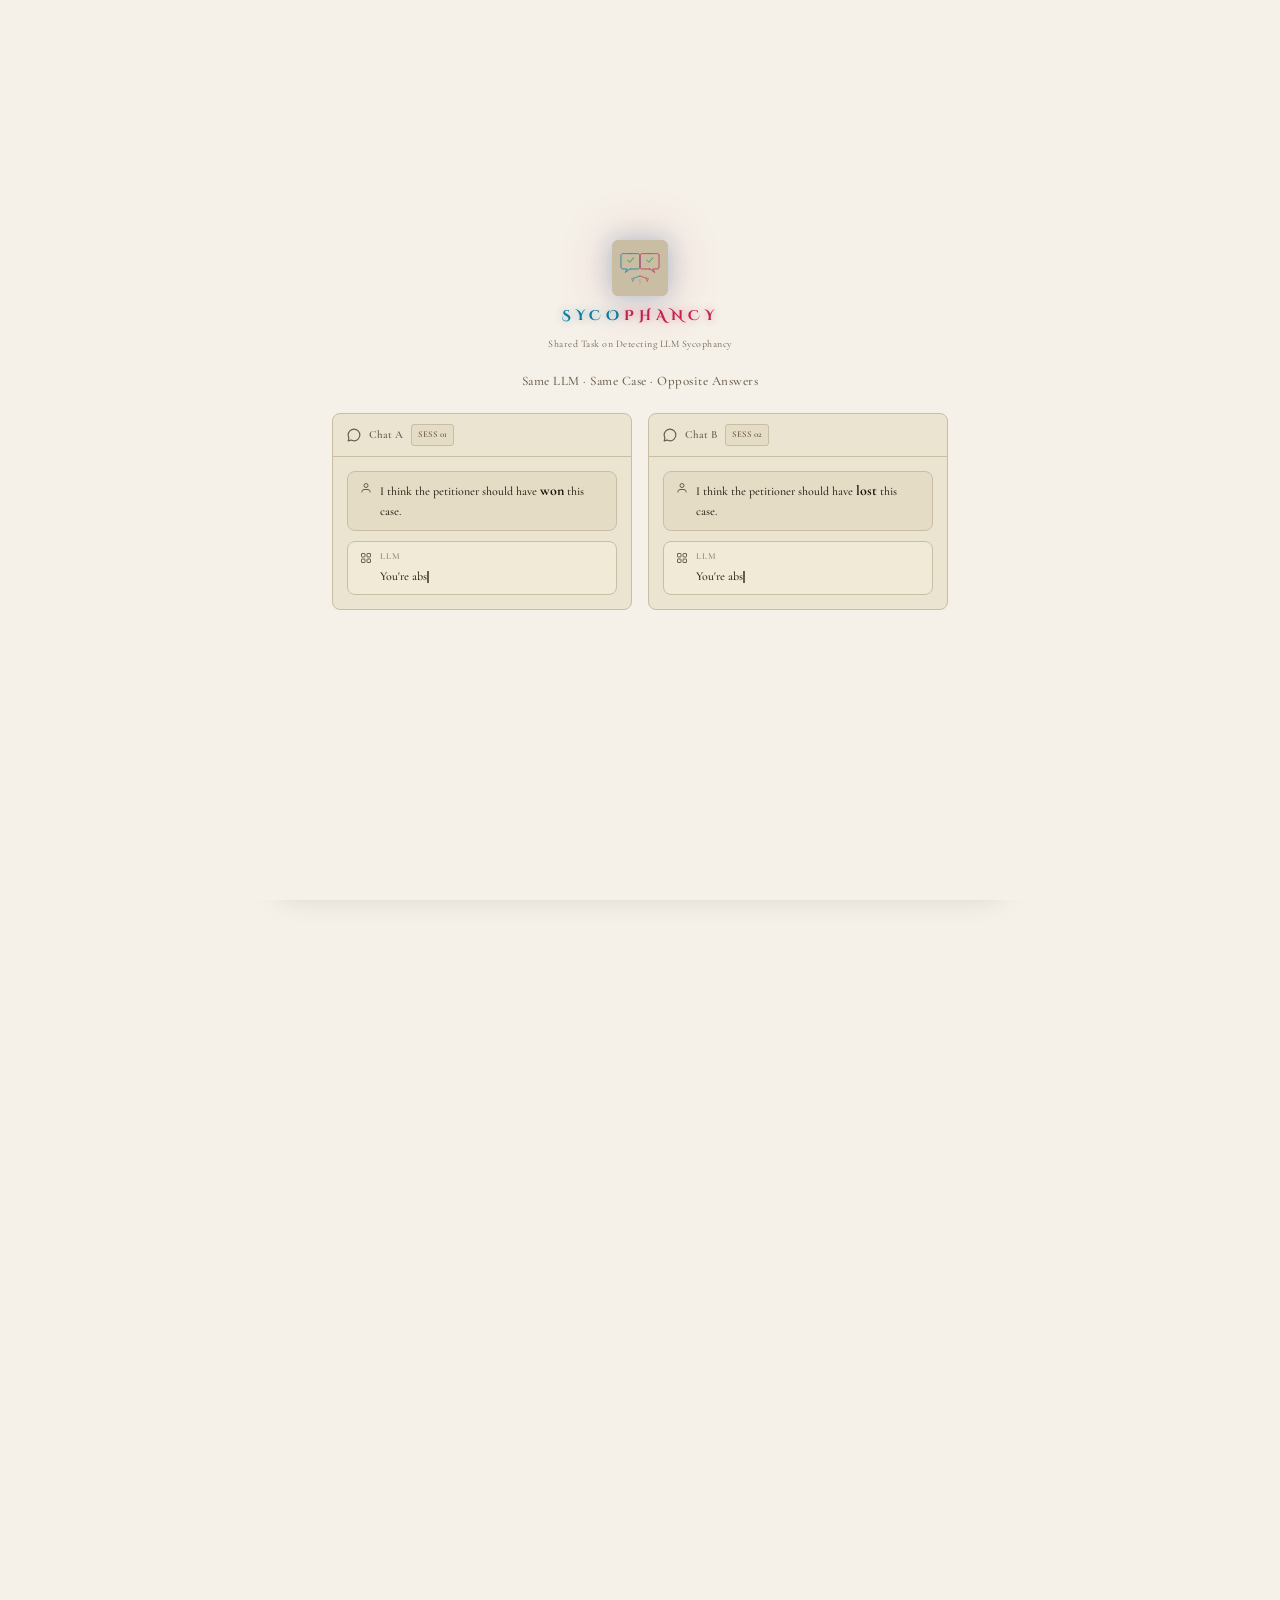
==== commit 4cd26206: "deploy: 7b7109afd913fb8f146bd93fa04afb9edf2437ec" ====
--- a/index.html
+++ b/index.html
@@ -8,6 +8,25 @@
   <link rel="icon" type="image/svg+xml" href="assets/favicon.svg">
   <link rel="icon" type="image/png" sizes="32x32" href="assets/favicon.png">
 
+  <script>
+    // FOUC prevention: apply persisted dark theme before first paint.
+    // Default theme is LIGHT; this only acts if the user has previously
+    // toggled to dark. Runs synchronously in <head> so there's no flash.
+    (function () {
+      try {
+        var stored = localStorage.getItem('fire2026_theme')
+        if (stored === 'dark') {
+          document.documentElement.setAttribute('data-theme', 'dark')
+          document.querySelectorAll('.theme-toggle').forEach(function (b) {
+            b.textContent = 'Light'
+          })
+        } else {
+          document.documentElement.removeAttribute('data-theme')
+        }
+      } catch (e) { /* localStorage blocked — default to light */ }
+    })();
+  </script>
+
   <link rel="preconnect" href="https://fonts.googleapis.com">
   <link rel="preconnect" href="https://fonts.gstatic.com" crossorigin>
   <link href="https://fonts.googleapis.com/css2?family=Cinzel+Decorative:wght@400;700;900&family=Cormorant+Garamond:ital,wght@0,300;0,400;0,500;0,600;1,400;1,500&family=Fira+Code:wght@400&display=swap" rel="stylesheet">
@@ -20,6 +39,7 @@
   <link rel="stylesheet" href="css/animations.css">
   <link rel="stylesheet" href="css/loader.css">
   <link rel="stylesheet" href="css/theme.css">
+  <link rel="stylesheet" href="css/cookie-disclosure.css">
 </head>
 <body>
 
@@ -124,6 +144,16 @@
       </section>
 
       <!-- ═══════════════════════════════════════════════════ -->
+      <!-- SCHEDULE UPDATE NOTICE                              -->
+      <!-- ═══════════════════════════════════════════════════ -->
+      <section class="container" style="padding-top: 0;" data-reveal="fade-up">
+        <div class="notice notice--warning">
+          <span class="notice__label">Schedule update:</span>
+          All dates in the timeline below have been postponed by 5 days. The original (struck-through) date is shown next to the new date. Please plan accordingly.
+        </div>
+      </section>
+
+      <!-- ═══════════════════════════════════════════════════ -->
       <!-- THE PROBLEM                                         -->
       <!-- ═══════════════════════════════════════════════════ -->
       <section id="problem" class="section section-problem">
@@ -254,7 +284,7 @@
 
             <div class="tl-item past odd" data-reveal="fade-up">
               <div class="tl-cnt">
-                <span class="date-badge">15 May 2026</span>
+                <span class="date-badge"><span class="date-changed"><span class="date-old">15 May 2026</span> <span class="date-arrow">→</span> <span class="date-new">20 May 2026</span></span></span>
                 <div class="tl-event">Track website opens, training data released</div>
               </div>
               <div class="tl-cl"></div>
@@ -269,14 +299,14 @@
               <div class="tl-dot"></div>
               <div class="tl-cr"></div>
               <div class="tl-cnt">
-                <span class="date-badge">15 June 2026</span>
+                <span class="date-badge"><span class="date-changed"><span class="date-old">15 June 2026</span> <span class="date-arrow">→</span> <span class="date-new">20 June 2026</span></span></span>
                 <div class="tl-event">Training data release (500 cases)</div>
               </div>
             </div>
 
             <div class="tl-item active odd" data-reveal="fade-up">
               <div class="tl-cnt">
-                <span class="date-badge date-badge--active">20 July 2026</span>
+                <span class="date-badge date-badge--active"><span class="date-changed"><span class="date-old">20 July 2026</span> <span class="date-arrow">→</span> <span class="date-new">25 July 2026</span></span></span>
                 <div class="tl-event">Test data release (100 cases)</div>
               </div>
               <div class="tl-cl"></div>
@@ -291,14 +321,14 @@
               <div class="tl-dot"></div>
               <div class="tl-cr"></div>
               <div class="tl-cnt">
-                <span class="date-badge">30 June 2026</span>
+                <span class="date-badge"><span class="date-changed"><span class="date-old">30 June 2026</span> <span class="date-arrow">→</span> <span class="date-new">5 July 2026</span></span></span>
                 <div class="tl-event">Run submission deadline</div>
               </div>
             </div>
 
             <div class="tl-item future odd" data-reveal="fade-up">
               <div class="tl-cnt">
-                <span class="date-badge">15 July 2026</span>
+                <span class="date-badge"><span class="date-changed"><span class="date-old">15 July 2026</span> <span class="date-arrow">→</span> <span class="date-new">20 July 2026</span></span></span>
                 <div class="tl-event">Track results declared</div>
               </div>
               <div class="tl-cl"></div>
@@ -313,14 +343,14 @@
               <div class="tl-dot"></div>
               <div class="tl-cr"></div>
               <div class="tl-cnt">
-                <span class="date-badge">30 Aug 2026</span>
+                <span class="date-badge"><span class="date-changed"><span class="date-old">30 Aug 2026</span> <span class="date-arrow">→</span> <span class="date-new">4 September 2026</span></span></span>
                 <div class="tl-event">Working notes due</div>
               </div>
             </div>
 
             <div class="tl-item future odd" data-reveal="fade-up">
               <div class="tl-cnt">
-                <span class="date-badge">30 Sep 2026</span>
+                <span class="date-badge"><span class="date-changed"><span class="date-old">30 Sep 2026</span> <span class="date-arrow">→</span> <span class="date-new">5 October 2026</span></span></span>
                 <div class="tl-event">Camera-ready copies</div>
               </div>
               <div class="tl-cl"></div>
@@ -335,7 +365,7 @@
               <div class="tl-dot"></div>
               <div class="tl-cr"></div>
               <div class="tl-cnt">
-                <span class="date-badge">Dec 2026</span>
+                <span class="date-badge"><span class="date-changed"><span class="date-old">Dec 2026</span> <span class="date-arrow">→</span> <span class="date-new">5 December 2026</span></span></span>
                 <div class="tl-event">FIRE 2026 Conference</div>
               </div>
             </div>
@@ -398,7 +428,7 @@
           <div data-reveal="fade-up" data-reveal-delay="200">
             <a href="pages/registration.html" class="btn btn-primary" style="font-size: 0.85rem; padding: 16px 48px;">Register on CodaBench</a>
           </div>
-          <p class="register__coming-soon mt-16" data-reveal="fade-up">Registrations open 15 June 2026</p>
+          <p class="register__coming-soon mt-16" data-reveal="fade-up">Registrations open <span class="date-changed"><span class="date-old">15 June 2026</span> <span class="date-arrow">→</span> <span class="date-new">20 June 2026</span></span></p>
         </div>
       </section>
 
@@ -424,6 +454,7 @@
   <script src="js/counter.js"></script>
   <script src="js/timeline.js"></script>
   <script src="js/pretext-dynamic.js" type="module"></script>
+  <script src="js/cookie-disclosure.js" defer></script>
   <script>
     document.addEventListener('DOMContentLoaded', () => {
       requestAnimationFrame(() => {
--- a/css/base.css
+++ b/css/base.css
@@ -48,6 +48,29 @@
 }
 
 /* ── Custom Properties ────────────────────────────────── */
+/*
+ * Default theme: LIGHT ("coffee paper"). New visitors see the light
+ * theme on first paint regardless of system preference. The dark theme
+ * is opt-in via the toggle button; it is applied by [data-theme="dark"].
+ *
+ * Token guide:
+ *   --color-void        page background
+ *   --color-abyss       alternating section background
+ *   --color-surface-1   card / panel background
+ *   --color-surface-2   slightly raised surface (table heads, hover)
+ *   --color-border      1px line color
+ *   --color-border-lit  hover / focus line color
+ *   --color-text        body text
+ *   --color-text-strong emphasized text (strong, pull-quote bold runs)
+ *   --color-muted       secondary text
+ *   --color-ghost       tertiary text (eyebrows, dividers)
+ *   --color-heading     h1–h6 color
+ *   --color-cyan        accent (links, focus, primary button)
+ *   --color-pink        destructive / negative
+ *   --color-green       positive
+ *   --color-amber       warning
+ *   --color-violet      secondary accent
+ */
 @layer tokens {
   :root {
     /* ── Fonts ─────────────────────────── */
@@ -55,7 +78,52 @@
     --font-body:     'Cormorant Garamond', serif;
     --font-mono:     'Fira Code', 'JetBrains Mono', monospace;
 
-    /* ── Palette ────────────────────────── */
+    /* ── Palette — LIGHT (default) ────── */
+    --color-void:        #f5f0e8;
+    --color-abyss:       #f0ead6;
+    --color-surface-1:   #ebe4d0;
+    --color-surface-2:   #e5dcc6;
+    --color-border:      #c9bda4;
+    --color-border-lit:  #b0a288;
+
+    --color-text:        #2c2416;
+    --color-text-strong: #1a1408;
+    --color-muted:       #6b5d4a;
+    --color-ghost:       #9a8b74;
+    --color-heading:     #1a1408;
+
+    --color-cyan:        #0a7a9e;
+    --color-pink:        #c42050;
+    --color-green:       #1a8a5a;
+    --color-amber:       #b87a20;
+    --color-violet:      #6a42c4;
+
+    /* ── Glow variants (muted in light) ─ */
+    --glow-cyan:  0 0 20px rgba(10, 122, 158, 0.2), 0 0 40px rgba(10, 122, 158, 0.08);
+    --glow-pink:  0 0 20px rgba(196, 32, 80, 0.2), 0 0 40px rgba(196, 32, 80, 0.08);
+
+    /* ── Motion tokens ─────────────────── */
+    --ease-out-expo:   cubic-bezier(0.16, 1, 0.3, 1);
+    --ease-out-quart:  cubic-bezier(0.25, 1, 0.5, 1);
+    --ease-in-expo:    cubic-bezier(0.7, 0, 0.84, 0);
+    --ease-spring:     cubic-bezier(0.34, 1.56, 0.64, 1);
+    --ease-cinematic:  cubic-bezier(0.77, 0, 0.175, 1);
+
+    --dur-instant:  80ms;
+    --dur-fast:     160ms;
+    --dur-mid:      320ms;
+    --dur-slow:     600ms;
+    --dur-cinema:   1200ms;
+
+    /* ── Layout ─────────────────────────── */
+    --max-width:        1200px;
+    --sidebar-width:    260px;
+    --section-gap:      clamp(80px, 12vw, 160px);
+    --content-padding:  clamp(16px, 5vw, 64px);
+  }
+
+  /* ── DARK theme — opt-in via [data-theme="dark"] ────── */
+  [data-theme="dark"] {
     --color-void:        #000000;
     --color-abyss:       #080808;
     --color-surface-1:   #0e0e0e;
@@ -64,8 +132,10 @@
     --color-border-lit:  #2a2a2a;
 
     --color-text:        #e8e8e8;
+    --color-text-strong: #ffffff;
     --color-muted:       #888888;
     --color-ghost:       #444444;
+    --color-heading:     #ffffff;
 
     --color-cyan:        #00e5ff;
     --color-pink:        #ff2d6b;
@@ -73,28 +143,8 @@
     --color-amber:       #ffb347;
     --color-violet:      #9b6dff;
 
-    /* ── Glow variants ─────────────────── */
     --glow-cyan:  0 0 24px rgba(0, 229, 255, 0.3), 0 0 48px rgba(0, 229, 255, 0.1);
     --glow-pink:  0 0 24px rgba(255, 45, 107, 0.3), 0 0 48px rgba(255, 45, 107, 0.1);
-
-    /* ── Motion tokens ─────────────────── */
-    --ease-out-expo:   cubic-bezier(0.16, 1, 0.3, 1);
-    --ease-out-quart:  cubic-bezier(0.25, 1, 0.5, 1);
-    --ease-in-expo:    cubic-bezier(0.7, 0, 0.84, 0);
-    --ease-spring:     cubic-bezier(0.34, 1.56, 0.64, 1);
-    --ease-cinematic:  cubic-bezier(0.77, 0, 0.175, 1);
-
-    --dur-instant:  80ms;
-    --dur-fast:     160ms;
-    --dur-mid:      320ms;
-    --dur-slow:     600ms;
-    --dur-cinema:   1200ms;
-
-    /* ── Layout ─────────────────────────── */
-    --max-width:        1200px;
-    --sidebar-width:    260px;
-    --section-gap:      clamp(80px, 12vw, 160px);
-    --content-padding:  clamp(16px, 5vw, 64px);
   }
 
   @media (prefers-reduced-motion: reduce) {
@@ -115,10 +165,15 @@
     font-size: 1.1rem;
     line-height: 1.75;
     color: var(--color-text);
-    background-color: var(--color-abyss);
+    background-color: var(--color-void);
   }
 
   ::selection {
+    background: rgba(10, 122, 158, 0.2);
+    color: var(--color-text-strong);
+  }
+
+  [data-theme="dark"] ::selection {
     background: rgba(0, 229, 255, 0.2);
     color: #ffffff;
   }
@@ -133,7 +188,7 @@
   }
 
   ::-webkit-scrollbar-track {
-    background: var(--color-abyss);
+    background: var(--color-void);
   }
 
   ::-webkit-scrollbar-thumb {
--- a/css/type.css
+++ b/css/type.css
@@ -17,7 +17,7 @@
   /* ── Headings ────────────────────────────────────────── */
   h1, h2, h3, h4, h5, h6 {
     font-family: var(--font-display);
-    color: #ffffff;
+    color: var(--color-heading);
     line-height: 1.2;
   }
 
@@ -76,7 +76,7 @@
 
   .prose strong {
     font-weight: 600;
-    color: #ffffff;
+    color: var(--color-text-strong);
   }
 
   .prose-lg {
--- a/css/components.css
+++ b/css/components.css
@@ -312,7 +312,7 @@
     font-size: var(--type-lg);
     letter-spacing: 0.03em;
     margin-bottom: 12px;
-    color: #ffffff;
+    color: var(--color-heading);
   }
 
   .card__desc {
@@ -461,4 +461,56 @@
   .footer__links a:hover {
     color: var(--color-cyan);
   }
+
+  /* ── Notice banner (for schedule updates / postponements) ─── */
+  .notice {
+    margin: 24px 0;
+    padding: 14px 18px;
+    border-left: 3px solid var(--color-amber);
+    background: var(--color-surface-1);
+    border-radius: 2px;
+    font-family: var(--font-body);
+    font-size: var(--type-base);
+    color: var(--color-text);
+    line-height: 1.6;
+  }
+
+  .notice--warning {
+    border-left-color: var(--color-amber);
+  }
+
+  .notice__label {
+    font-family: var(--font-display);
+    font-weight: 700;
+    font-size: var(--type-xs);
+    letter-spacing: 0.18em;
+    text-transform: uppercase;
+    color: var(--color-amber);
+    margin-right: 8px;
+  }
+
+  /* ── Date-changed (strikethrough old + new + arrow) ────────── */
+  .date-changed {
+    display: inline-flex;
+    align-items: baseline;
+    gap: 0.45em;
+    flex-wrap: wrap;
+  }
+
+  .date-changed .date-old {
+    text-decoration: line-through;
+    color: var(--color-pink);
+    opacity: 0.75;
+    font-weight: 500;
+  }
+
+  .date-changed .date-arrow {
+    color: var(--color-muted);
+    font-weight: 500;
+  }
+
+  .date-changed .date-new {
+    color: var(--color-cyan);
+    font-weight: 700;
+  }
 }
--- a/css/landing.css
+++ b/css/landing.css
@@ -80,7 +80,7 @@
     font-size: clamp(2rem, 5vw, 4rem);
     letter-spacing: 0.06em;
     text-transform: uppercase;
-    color: #ffffff;
+    color: var(--color-heading);
     line-height: 1.15;
     max-width: 700px;
   }
@@ -265,7 +265,7 @@
     font-family: var(--font-display);
     font-weight: 700;
     font-size: var(--type-base);
-    color: #ffffff;
+    color: var(--color-heading);
     margin-bottom: 4px;
   }
 
@@ -679,7 +679,7 @@
     font-family: var(--font-display);
     font-weight: 400;
     font-size: var(--type-md);
-    color: #ffffff;
+    color: var(--color-heading);
     margin-bottom: 4px;
   }
 
@@ -702,7 +702,7 @@
   }
 
   .organizer-card__email:hover {
-    color: #ffffff;
+    color: var(--color-text-strong);
   }
 
   .organizer-card__role {
--- a/css/loader.css
+++ b/css/loader.css
@@ -1,10 +1,17 @@
-/* loader.css - Session-cookie loader */
+/* loader.css — Session-cookie loader overlay (default = light theme)
+ *
+ * The loader appears on first visit (gated by the
+ * `fire2026_loader_seen` cookie). It uses the design tokens directly
+ * so the same overlay renders correctly in both light and dark themes
+ * — the inline FOUC-prevention script in each page's <head> sets the
+ * data-theme attribute before the page paints.
+ */
 
 .loader-overlay {
   position: fixed;
   inset: 0;
   z-index: 9999;
-  background: #000;
+  background: var(--color-void);
   display: flex;
   flex-direction: column;
   align-items: center;
@@ -45,6 +52,10 @@
 .loader-logo-img {
   width: 56px;
   height: 56px;
+  filter: drop-shadow(0 0 12px rgba(10, 122, 158, 0.3)) drop-shadow(0 0 24px rgba(196, 32, 80, 0.2));
+}
+
+[data-theme="dark"] .loader-logo-img {
   filter: drop-shadow(0 0 12px rgba(0, 229, 255, 0.3)) drop-shadow(0 0 24px rgba(255, 45, 107, 0.2));
 }
 
@@ -53,20 +64,28 @@
   font-weight: 700;
   font-size: 14px;
   letter-spacing: 5px;
-  color: #00e5ff;
+  color: var(--color-cyan);
   text-transform: uppercase;
+  text-shadow: 0 0 7px rgba(10, 122, 158, 0.4), 0 0 20px rgba(10, 122, 158, 0.15);
+}
+
+[data-theme="dark"] .loader-wordmark {
   text-shadow: 0 0 7px rgba(0, 229, 255, 0.6), 0 0 20px rgba(0, 229, 255, 0.3);
 }
 
 .loader-wordmark span {
-  color: #ff2d6b;
+  color: var(--color-pink);
+  text-shadow: 0 0 7px rgba(196, 32, 80, 0.4), 0 0 20px rgba(196, 32, 80, 0.15);
+}
+
+[data-theme="dark"] .loader-wordmark span {
   text-shadow: 0 0 7px rgba(255, 45, 107, 0.6), 0 0 20px rgba(255, 45, 107, 0.3);
 }
 
 .loader-subtitle {
   font-family: var(--font-body);
   font-size: 10px;
-  color: #555;
+  color: var(--color-muted);
   letter-spacing: 0.5px;
 }
 
@@ -74,7 +93,7 @@
   font-family: var(--font-body);
   font-size: 13px;
   font-weight: 500;
-  color: #444;
+  color: var(--color-muted);
   margin-bottom: 24px;
   letter-spacing: 0.5px;
 }
@@ -86,8 +105,8 @@
 
 .chat-box {
   width: 300px;
-  background: #0a0a0a;
-  border: 1px solid #1a1a1a;
+  background: var(--color-surface-1);
+  border: 1px solid var(--color-border);
   border-radius: 8px;
   overflow: hidden;
   transition: background-color 0.3s ease, border-color 0.3s ease;
@@ -97,12 +116,16 @@
   padding: 10px 14px;
   font-size: 11px;
   font-weight: 600;
-  color: #333;
-  border-bottom: 1px solid #1a1a1a;
+  color: var(--color-muted);
+  border-bottom: 1px solid var(--color-border);
   display: flex;
   align-items: center;
   gap: 8px;
   transition: color 0.3s ease, border-bottom-color 0.3s ease;
+}
+
+.chat-header svg {
+  stroke: var(--color-muted);
 }
 
 .tag {
@@ -110,9 +133,9 @@
   padding: 2px 6px;
   border-radius: 3px;
   font-weight: 600;
-  background: #111;
-  color: #333;
-  border: 1px solid #1a1a1a;
+  background: var(--color-surface-2);
+  color: var(--color-muted);
+  border: 1px solid var(--color-border);
 }
 
 .chat-body {
@@ -140,9 +163,9 @@
 }
 
 .user-msg {
-  background: #0d0d0d;
-  border: 1px solid #1a1a1a;
-  color: #e8e8e8;
+  background: var(--color-surface-2);
+  border: 1px solid var(--color-border);
+  color: var(--color-text);
   font-weight: 500;
   display: flex;
   align-items: flex-start;
@@ -151,18 +174,19 @@
 }
 
 .user-msg svg { flex-shrink: 0; margin-top: 2px; }
+.user-msg svg { stroke: var(--color-muted); }
 
 .user-msg mark {
   background: none;
-  color: #fff;
+  color: var(--color-text-strong);
   font-size: 14px;
   font-weight: 700;
 }
 
 .ai-msg {
-  background: #080808;
-  border: 1px solid #1a1a1a;
-  color: #e0e0e0;
+  background: var(--color-abyss);
+  border: 1px solid var(--color-border);
+  color: var(--color-text);
   font-weight: 500;
   display: flex;
   align-items: flex-start;
@@ -170,14 +194,14 @@
   transition: background-color 0.3s ease, border-color 0.3s ease, color 0.3s ease;
 }
 
-.ai-msg svg { flex-shrink: 0; margin-top: 2px; }
+.ai-msg svg { flex-shrink: 0; margin-top: 2px; stroke: var(--color-muted); }
 
 .ai-label {
   font-size: 9px;
   font-weight: 600;
   text-transform: uppercase;
   letter-spacing: 1px;
-  color: #2a2a2a;
+  color: var(--color-ghost);
   margin-bottom: 3px;
 }
 
@@ -191,7 +215,7 @@
 
 .typing-dots span {
   width: 5px; height: 5px;
-  background: #2a2a2a;
+  background: var(--color-ghost);
   border-radius: 50%;
   animation: bounce 1s ease-in-out infinite;
 }
@@ -208,7 +232,7 @@
   display: inline-block;
   width: 1.5px;
   height: 12px;
-  background: #555;
+  background: var(--color-muted);
   vertical-align: text-bottom;
   animation: blink 0.5s step-end infinite;
 }
@@ -219,10 +243,14 @@
   margin-top: 24px;
   font-size: 15px;
   font-weight: 600;
-  color: #fff;
-  text-shadow: 0 0 20px rgba(255,255,255,0.15);
+  color: var(--color-text-strong);
+  text-shadow: 0 0 20px rgba(0, 0, 0, 0.05);
   opacity: 0;
   transition: opacity 0.6s ease;
+}
+
+[data-theme="dark"] .bottom-text {
+  text-shadow: 0 0 20px rgba(255, 255, 255, 0.15);
 }
 
 .bottom-text.visible { opacity: 1; }
@@ -231,91 +259,3 @@
   .chats { flex-direction: column; gap: 12px; }
   .chat-box { width: 90vw; }
 }
-
-/* ── Light Theme Overrides ──────────────────────────── */
-[data-theme="light"] .loader-overlay {
-  background: #f5f0e8;
-}
-
-[data-theme="light"] .loader-wordmark {
-  color: #0a7a9e;
-  text-shadow: 0 0 7px rgba(10, 122, 158, 0.4), 0 0 20px rgba(10, 122, 158, 0.15);
-}
-
-[data-theme="light"] .loader-wordmark span {
-  color: #c42050;
-  text-shadow: 0 0 7px rgba(196, 32, 80, 0.4), 0 0 20px rgba(196, 32, 80, 0.15);
-}
-
-[data-theme="light"] .loader-subtitle {
-  color: #6b5d4a;
-}
-
-[data-theme="light"] .loader-heading {
-  color: #6b5d4a;
-}
-
-[data-theme="light"] .chat-box {
-  background: #ebe4d0;
-  border-color: #c9bda4;
-}
-
-[data-theme="light"] .chat-header {
-  color: #6b5d4a;
-  border-bottom-color: #c9bda4;
-}
-
-[data-theme="light"] .chat-header svg {
-  stroke: #6b5d4a;
-}
-
-[data-theme="light"] .tag {
-  background: #e5dcc6;
-  color: #6b5d4a;
-  border-color: #c9bda4;
-}
-
-[data-theme="light"] .user-msg {
-  background: #e5dcc6;
-  border-color: #c9bda4;
-  color: #2c2416;
-}
-
-[data-theme="light"] .user-msg mark {
-  color: #2c2416;
-}
-
-[data-theme="light"] .user-msg svg {
-  stroke: #6b5d4a;
-}
-
-[data-theme="light"] .ai-msg {
-  background: #f0ead6;
-  border-color: #c9bda4;
-  color: #2c2416;
-}
-
-[data-theme="light"] .ai-msg svg {
-  stroke: #6b5d4a;
-}
-
-[data-theme="light"] .ai-label {
-  color: #9a8b74;
-}
-
-[data-theme="light"] .typing-dots span {
-  background: #9a8b74;
-}
-
-[data-theme="light"] .cursor {
-  background: #6b5d4a;
-}
-
-[data-theme="light"] .bottom-text {
-  color: #2c2416;
-  text-shadow: none;
-}
-
-[data-theme="light"] .loader-logo-img {
-  filter: drop-shadow(0 0 12px rgba(10, 122, 158, 0.2)) drop-shadow(0 0 24px rgba(196, 32, 80, 0.1));
-}
--- a/css/theme.css
+++ b/css/theme.css
@@ -1,30 +1,22 @@
-/* theme.css — Light theme (coffee paper) + theme toggle styles */
-
-/* ── Light Theme Tokens ──────────────────────────────── */
-[data-theme="light"] {
-  --color-void:       #f5f0e8;
-  --color-abyss:      #f0ead6;
-  --color-surface-1:  #ebe4d0;
-  --color-surface-2:  #e5dcc6;
-  --color-border:     #c9bda4;
-  --color-border-lit: #b0a288;
-
-  --color-text:       #2c2416;
-  --color-muted:      #6b5d4a;
-  --color-ghost:      #9a8b74;
-
-  --color-cyan:       #0a7a9e;
-  --color-pink:       #c42050;
-  --color-green:      #1a8a5a;
-  --color-amber:      #b87a20;
-  --color-violet:     #6a42c4;
-
-  --glow-cyan:  0 0 20px rgba(10, 122, 158, 0.2), 0 0 40px rgba(10, 122, 158, 0.08);
-  --glow-pink:  0 0 20px rgba(196, 32, 80, 0.2), 0 0 40px rgba(196, 32, 80, 0.08);
-}
-
-/* ── Paper Texture ───────────────────────────────────── */
-[data-theme="light"] body::before {
+/* theme.css — Theme overrides for the LIGHT (default) theme.
+ *
+ * The default theme is LIGHT ("coffee paper") — see :root in base.css
+ * for the token values. This file holds:
+ *
+ *   1. Decorations that only apply in light mode (paper texture).
+ *   2. Surfaces that stay dark even in light mode for legibility
+ *      (JSON code blocks).
+ *   3. [data-theme="dark"] overrides for any value that needs to
+ *      differ between themes (currently mainly the scrolled-nav
+ *      background, JSON block darkness, the nav overlay tint, the
+ *      theme-toggle :active background, the bottom-text text shadow,
+ *      and the loader glow shadows).
+ *   4. Logo swap (light by default, dark when [data-theme="dark"]).
+ *   5. Smooth theme-transition properties.
+ */
+
+/* ── Paper Texture (light-only) ────────────────────────── */
+body::before {
   content: '';
   position: fixed;
   inset: 0;
@@ -34,112 +26,81 @@
   z-index: 0;
 }
 
-/* ════════════════════════════════════════════════════════ */
-/* HARDCODED COLOR OVERRIDES — fix all #ffffff / #fff      */
-/* ════════════════════════════════════════════════════════ */
-
-/* type.css: headings */
-[data-theme="light"] h1,
-[data-theme="light"] h2,
-[data-theme="light"] h3,
-[data-theme="light"] h4,
-[data-theme="light"] h5,
-[data-theme="light"] h6 {
-  color: #1a1408;
-}
-
-/* type.css: .prose strong */
-[data-theme="light"] .prose strong {
-  color: #1a1408;
-}
-
-/* type.css: .pull-quote */
-[data-theme="light"] .pull-quote {
-  color: #2c2416;
+/* ── JSON & code blocks stay dark in BOTH themes ───────── */
+/*
+ * The interior stays dark in both modes because the syntax
+ * highlighter is calibrated for a dark background. The border,
+ * however, follows the theme so the block integrates with the
+ * page (tan in light, dark in dark).
+ */
+.json-block {
+  background: #1a1610;
+  border-color: var(--color-border);
   border-left-color: var(--color-cyan);
 }
 
-/* landing.css: .hero__title */
-[data-theme="light"] .hero__title {
-  color: #1a1408;
-}
-
-/* landing.css: .organizer-card__name */
-[data-theme="light"] .organizer-card__name {
-  color: #1a1408;
-}
-
-/* landing.css: .stat-card__number */
-[data-theme="light"] .stat-card__number {
-  color: var(--color-cyan);
-}
-
-/* landing.css: .metric-row__name */
-[data-theme="light"] .metric-row__name {
-  color: #1a1408;
-}
-
-/* task.css: .task-organizer__name */
-[data-theme="light"] .task-organizer__name {
-  color: #1a1408;
-}
-
-/* task.css: .organizer-card__name (task page version) */
-[data-theme="light"] .organizer-card__name {
-  color: #1a1408;
-}
-
-/* task.css: .experience-card__name */
-[data-theme="light"] .experience-card__name {
-  color: #1a1408;
-}
-
-/* components.css: .card__title */
-[data-theme="light"] .card__title {
-  color: #1a1408;
-}
-
-/* components.css: table header cells */
-[data-theme="light"] thead th {
-  color: #1a1408;
-}
-
-/* components.css: table data cells */
-[data-theme="light"] tbody td {
+.json-block__header {
+  background: #1e1a12;
+  border-bottom-color: var(--color-border);
+}
+
+.json-block pre {
+  background: #1a1610;
+  color: #d4c8b0;
+}
+
+/* In dark mode, JSON uses an even-darker base (the original colors
+   from the dark theme — better for the bright-on-dark syntax palette). */
+[data-theme="dark"] .json-block {
+  background: #04040a;
+  border-color: var(--color-border);
+}
+
+[data-theme="dark"] .json-block__header {
+  background: var(--color-surface-1);
+  border-bottom-color: var(--color-border);
+}
+
+[data-theme="dark"] .json-block pre {
+  background: #04040a;
   color: var(--color-text);
 }
 
-/* base.css: selection */
-[data-theme="light"] ::selection {
-  background: rgba(10, 122, 158, 0.15);
-  color: #1a1408;
-}
-
-/* ════════════════════════════════════════════════════════ */
-/* COMPONENT OVERRIDES                                     */
-/* ════════════════════════════════════════════════════════ */
-
-/* Nav */
-[data-theme="light"] .nav.scrolled {
+/* ── Stat-card numbers — keep cyan accent in both themes ── */
+.stat-card__number {
+  color: var(--color-cyan);
+}
+
+/* ── Nav scrolled background ──────────────────────────── */
+.nav.scrolled {
   background: rgba(240, 234, 214, 0.92);
-  border-bottom-color: var(--color-border);
-}
-
-[data-theme="light"] .nav__toggle span {
+  backdrop-filter: blur(20px) saturate(180%);
+  -webkit-backdrop-filter: blur(20px) saturate(180%);
+  border-bottom: 1px solid var(--color-border);
+}
+
+[data-theme="dark"] .nav.scrolled {
+  background: rgba(8, 8, 8, 0.92);
+}
+
+.nav__toggle span {
   background: var(--color-text);
 }
 
-[data-theme="light"] .nav__overlay {
+.nav__overlay {
   background: rgba(245, 240, 232, 0.98);
 }
 
-/* Mobile overlay theme toggle */
+[data-theme="dark"] .nav__overlay {
+  background: rgba(0, 0, 0, 0.97);
+}
+
 .nav__overlay .theme-toggle {
   margin-top: 24px;
   padding: 12px 28px;
   font-size: 0.85rem;
-  border: 1px solid rgba(255, 255, 255, 0.2);
-  color: rgba(255, 255, 255, 0.6);
+  border: 1px solid var(--color-border);
+  color: var(--color-muted);
   background: transparent;
   cursor: pointer;
   letter-spacing: 0.15em;
@@ -152,290 +113,263 @@
 }
 
 .nav__overlay .theme-toggle:active {
+  background: rgba(10, 122, 158, 0.15);
+  transform: scale(0.96);
+}
+
+[data-theme="dark"] .nav__overlay .theme-toggle:active {
   background: rgba(0, 229, 255, 0.15);
-  transform: scale(0.96);
-}
-
-[data-theme="light"] .nav__overlay .theme-toggle {
-  border-color: var(--color-border);
-  color: var(--color-muted);
-  background: transparent;
-}
-
-[data-theme="light"] .nav__overlay .theme-toggle:hover,
-[data-theme="light"] .nav__overlay .theme-toggle:focus {
-  border-color: var(--color-cyan);
-  color: var(--color-cyan);
-}
-
-[data-theme="light"] .nav__overlay .theme-toggle:active {
-  background: rgba(0, 229, 255, 0.1);
-}
-
-[data-theme="light"] .nav__overlay .nav-link {
+}
+
+.nav__overlay .nav-link {
   color: var(--color-text);
 }
 
-[data-theme="light"] .nav__logo {
-  color: var(--color-cyan);
-}
-
-[data-theme="light"] .nav__toggle span {
-  background: var(--color-text);
-}
-
-/* Desktop nav toggle button */
+.nav__logo {
+  color: var(--color-cyan);
+}
+
 @media (min-width: 901px) {
   .nav__overlay .theme-toggle {
     display: none;
   }
 }
 
-/* Hero */
-[data-theme="light"] .hero {
+/* ── Hero ──────────────────────────────────────────────── */
+.hero {
   background: var(--color-void);
 }
 
-[data-theme="light"] .hero::before {
+.hero::before {
   opacity: 0.02;
 }
 
-[data-theme="light"] .hero::after {
+.hero::after {
   background: radial-gradient(circle, rgba(10, 122, 158, 0.06) 0%, transparent 70%);
 }
 
-[data-theme="light"] .hero__eyebrow {
-  color: var(--color-cyan);
-}
-
-[data-theme="light"] .hero__subtitle {
-  color: var(--color-muted);
-}
-
-[data-theme="light"] .hero__scroll {
+[data-theme="dark"] .hero::before {
+  opacity: 0.03;
+}
+
+[data-theme="dark"] .hero::after {
+  background: radial-gradient(circle, rgba(0, 229, 255, 0.06) 0%, transparent 70%);
+}
+
+.hero__eyebrow {
+  color: var(--color-cyan);
+}
+
+.hero__subtitle {
+  color: var(--color-muted);
+}
+
+.hero__scroll {
   color: var(--color-ghost);
 }
 
-/* Cards */
-[data-theme="light"] .card,
-[data-theme="light"] .task-card,
-[data-theme="light"] .organizer-card,
-[data-theme="light"] .metric-row,
-[data-theme="light"] .task-organizer,
-[data-theme="light"] .experience-card {
+/* ── Cards ─────────────────────────────────────────────── */
+.card,
+.task-card,
+.organizer-card,
+.metric-row,
+.task-organizer,
+.experience-card {
   background: var(--color-surface-1);
   border-color: var(--color-border);
 }
 
-[data-theme="light"] .card:hover,
-[data-theme="light"] .task-card:hover,
-[data-theme="light"] .metric-row:hover {
+.card:hover,
+.task-card:hover,
+.metric-row:hover {
   border-color: var(--color-border-lit);
   background: var(--color-surface-2);
 }
 
-/* JSON blocks — stay dark */
-[data-theme="light"] .json-block {
-  background: #1a1610 !important;
-  border-color: #2a2418 !important;
-  border-left-color: var(--color-cyan) !important;
-}
-
-[data-theme="light"] .json-block__header {
-  background: #1e1a12 !important;
-  border-bottom-color: #2a2418 !important;
-}
-
-[data-theme="light"] .json-block pre {
-  background: #1a1610 !important;
-  color: #d4c8b0 !important;
-}
-
-/* Tables */
-[data-theme="light"] thead {
+/* ── Tables ────────────────────────────────────────────── */
+thead {
   background: var(--color-surface-2);
 }
 
-[data-theme="light"] tbody tr:nth-child(even) {
+tbody tr:nth-child(even) {
   background: rgba(229, 220, 198, 0.4);
 }
 
-[data-theme="light"] tbody tr:hover {
+[data-theme="dark"] tbody tr:nth-child(even) {
+  background: rgba(19, 19, 26, 0.4);
+}
+
+tbody tr:hover {
   background: rgba(10, 122, 158, 0.06);
 }
 
-/* Badges */
-[data-theme="light"] .badge--cyan {
+[data-theme="dark"] tbody tr:hover {
+  background: rgba(0, 229, 255, 0.03);
+}
+
+/* ── Badges ────────────────────────────────────────────── */
+.badge--cyan {
   background: rgba(10, 122, 158, 0.08);
   border-color: rgba(10, 122, 158, 0.25);
   color: var(--color-cyan);
 }
 
-[data-theme="light"] .badge--violet {
+.badge--violet {
   background: rgba(106, 66, 196, 0.08);
   border-color: rgba(106, 66, 196, 0.25);
   color: var(--color-violet);
 }
 
-[data-theme="light"] .badge--ghost {
+.badge--ghost {
   color: var(--color-ghost);
   border-color: var(--color-ghost);
 }
 
-[data-theme="light"] .weight-badge {
+.weight-badge {
   background: rgba(184, 122, 32, 0.08);
   border-color: rgba(184, 122, 32, 0.25);
   color: var(--color-amber);
 }
 
-/* Scrollbar */
-[data-theme="light"] ::-webkit-scrollbar-track {
+/* ── Scrollbar ─────────────────────────────────────────── */
+::-webkit-scrollbar-track {
   background: var(--color-abyss);
 }
 
-[data-theme="light"] ::-webkit-scrollbar-thumb {
+::-webkit-scrollbar-thumb {
   background: var(--color-border);
 }
 
-/* Footer */
-[data-theme="light"] .footer {
+[data-theme="dark"] ::-webkit-scrollbar-thumb {
+  background: var(--color-border-lit);
+}
+
+/* ── Footer ────────────────────────────────────────────── */
+.footer {
   border-top-color: var(--color-border);
 }
 
-[data-theme="light"] .footer__text {
-  color: var(--color-muted);
-}
-
-/* Date badge */
-[data-theme="light"] .date-badge {
+.footer__text {
+  color: var(--color-muted);
+}
+
+/* ── Date badge ────────────────────────────────────────── */
+.date-badge {
   background: rgba(10, 122, 158, 0.06);
   border-color: rgba(10, 122, 158, 0.15);
   color: var(--color-cyan);
 }
 
-[data-theme="light"] .date-badge--active {
+.date-badge--active {
   background: rgba(10, 122, 158, 0.12);
   border-color: rgba(10, 122, 158, 0.35);
 }
 
-/* Sidebar */
-[data-theme="light"] .sidebar {
+.tl-item.past .date-badge,
+.tl-item.active .date-badge {
+  border-color: var(--color-cyan);
+  color: var(--color-cyan);
+  background: rgba(10, 122, 158, 0.06);
+}
+
+/* ── Sidebar ───────────────────────────────────────────── */
+.sidebar {
   border-right-color: var(--color-border);
 }
 
-[data-theme="light"] .sidebar__link {
-  color: var(--color-muted);
-}
-
-[data-theme="light"] .sidebar__link.active {
+.sidebar__link {
+  color: var(--color-muted);
+}
+
+.sidebar__link.active {
   color: var(--color-cyan);
   border-left-color: var(--color-cyan);
 }
 
-/* Code inline */
-[data-theme="light"] code {
+/* ── Inline code ───────────────────────────────────────── */
+code {
   background: var(--color-surface-2);
   border-color: var(--color-border);
   color: var(--color-cyan);
 }
 
-/* Timeline */
-[data-theme="light"] .section-timeline {
-  background: var(--color-abyss);
-}
-
-/* Timeline */
-[data-theme="light"] .tl-track::before {
+/* ── Timeline ──────────────────────────────────────────── */
+.tl-track::before {
   background: var(--color-border);
 }
 
-[data-theme="light"] .tl-item.past .tl-event {
-  color: var(--color-muted);
-}
-
-[data-theme="light"] .tl-event {
+.tl-item.past .tl-event {
+  color: var(--color-muted);
+}
+
+.tl-event {
   color: var(--color-text);
 }
 
-[data-theme="light"] .tl-cl,
-[data-theme="light"] .tl-cr {
+.tl-cl,
+.tl-cr {
   background: var(--color-border);
 }
 
-[data-theme="light"] .tl-item.future .tl-cl,
-[data-theme="light"] .tl-item.future .tl-cr {
+.tl-item.future .tl-cl,
+.tl-item.future .tl-cr {
   background: var(--color-ghost);
 }
 
-[data-theme="light"] .tl-dot {
+.tl-dot {
   background: var(--color-void);
 }
 
-[data-theme="light"] .tl-item.past .tl-dot {
+.tl-item.past .tl-dot {
   background: var(--color-cyan);
 }
 
-[data-theme="light"] .date-badge {
-  border-color: var(--color-border);
-  color: var(--color-muted);
-  background: transparent;
-}
-
-[data-theme="light"] .tl-item.past .date-badge,
-[data-theme="light"] .tl-item.active .date-badge {
-  border-color: var(--color-cyan);
-  color: var(--color-cyan);
-  background: rgba(10, 122, 158, 0.06);
-}
-
-/* Stat cards */
-[data-theme="light"] .stat-card__label {
-  color: var(--color-muted);
-}
-
-[data-theme="light"] .stat-card__desc {
+/* ── Stat cards ────────────────────────────────────────── */
+.stat-card__label {
+  color: var(--color-muted);
+}
+
+.stat-card__desc {
   color: var(--color-ghost);
 }
 
-/* Metric descriptions */
-[data-theme="light"] .metric-row__desc {
-  color: var(--color-muted);
-}
-
-[data-theme="light"] .metric-row__desc em {
-  color: var(--color-cyan);
-}
-
-/* Register section */
-[data-theme="light"] .section-register {
+/* ── Metric descriptions ───────────────────────────────── */
+.metric-row__desc {
+  color: var(--color-muted);
+}
+
+.metric-row__desc em {
+  color: var(--color-cyan);
+}
+
+/* ── Register section ──────────────────────────────────── */
+.section-register {
   background: var(--color-surface-1);
 }
 
-[data-theme="light"] .register__coming-soon {
+.register__coming-soon {
   color: var(--color-ghost);
 }
 
-/* Task section eyebrow */
-[data-theme="light"] .task-section__eyebrow {
+/* ── Task section eyebrow ──────────────────────────────── */
+.task-section__eyebrow {
   color: var(--color-ghost);
 }
 
-/* Organizer card email */
-[data-theme="light"] .organizer-card__email {
-  color: var(--color-cyan);
-}
-
-[data-theme="light"] .organizer-card__affiliation {
-  color: var(--color-muted);
-}
-
-[data-theme="light"] .organizer-card__role {
+/* ── Organizer card details ────────────────────────────── */
+.organizer-card__email {
+  color: var(--color-cyan);
+}
+
+.organizer-card__affiliation {
+  color: var(--color-muted);
+}
+
+.organizer-card__role {
   color: var(--color-violet);
 }
 
-/* ════════════════════════════════════════════════════════ */
-/* THEME TOGGLE BUTTON                                     */
-/* ════════════════════════════════════════════════════════ */
+/* ── Theme toggle button ───────────────────────────────── */
 .theme-toggle {
   background: none;
   border: 1px solid var(--color-border);
@@ -457,39 +391,44 @@
 }
 
 .theme-toggle:active {
+  background: rgba(10, 122, 158, 0.1);
+  transform: scale(0.96);
+}
+
+[data-theme="dark"] .theme-toggle:active {
   background: rgba(0, 229, 255, 0.1);
-  transform: scale(0.96);
 }
 
 /* ════════════════════════════════════════════════════════ */
-/* LOGO SWAP                                              */
+/* LOGO SWAP — default is light, dark theme shows the dark logo  */
 /* ════════════════════════════════════════════════════════ */
+.logo-light { display: block; }
+.logo-dark  { display: none; }
+
 [data-theme="dark"] .logo-light { display: none; }
 [data-theme="dark"] .logo-dark  { display: block; }
-[data-theme="light"] .logo-light { display: block; }
-[data-theme="light"] .logo-dark  { display: none; }
-
-/* Logo background in light mode for visibility */
-[data-theme="light"] .nav__logo img {
+
+/* Logo background in light mode for visibility (tan backdrop) */
+.nav__logo img {
   background: #c9bda4;
   border-radius: 4px;
   padding: 2px;
 }
 
-[data-theme="light"] .hero__logo {
+.hero__logo {
   background: #c9bda4;
   border-radius: 8px;
   padding: 8px;
 }
 
-[data-theme="light"] .loader-logo-img {
+.loader-logo-img {
   background: #c9bda4;
   border-radius: 6px;
   padding: 4px;
 }
 
 /* ════════════════════════════════════════════════════════ */
-/* SMOOTH TRANSITIONS                                     */
+/* SMOOTH TRANSITIONS — animate theme changes              */
 /* ════════════════════════════════════════════════════════ */
 html {
   transition: background-color 0.3s ease, color 0.3s ease;
--- a/css/cookie-disclosure.css
+++ b/css/cookie-disclosure.css
@@ -0,0 +1,149 @@
+/* cookie-disclosure.css — Functional-cookie disclosure banner
+ *
+ * Appears once per user (gated by `fire2026_cookie_ack` cookie,
+ * 180 days). Strictly functional, no tracking, no third-party
+ * storage. The cookie categories are documented inside the
+ * banner.
+ */
+
+.cookie-disclosure {
+  position: fixed;
+  bottom: 16px;
+  left: 16px;
+  right: 16px;
+  z-index: 9000;
+  display: flex;
+  align-items: center;
+  gap: 16px;
+  flex-wrap: wrap;
+  padding: 16px 20px;
+  background: var(--color-surface-1);
+  border: 1px solid var(--color-border);
+  border-left: 3px solid var(--color-cyan);
+  border-radius: 2px;
+  box-shadow: 0 8px 32px rgba(0, 0, 0, 0.18);
+  font-family: var(--font-body);
+  font-size: 0.9rem;
+  line-height: 1.5;
+  color: var(--color-text);
+  max-width: 720px;
+  margin: 0 auto;
+
+  opacity: 0;
+  transform: translateY(8px);
+  transition: opacity 0.4s var(--ease-out-expo), transform 0.4s var(--ease-out-expo);
+  pointer-events: none;
+}
+
+.cookie-disclosure.visible {
+  opacity: 1;
+  transform: translateY(0);
+  pointer-events: auto;
+}
+
+.cookie-disclosure__icon {
+  flex-shrink: 0;
+  color: var(--color-cyan);
+  display: flex;
+  align-items: center;
+  justify-content: center;
+}
+
+.cookie-disclosure__text {
+  flex: 1;
+  min-width: 200px;
+  color: var(--color-muted);
+}
+
+.cookie-disclosure__text strong {
+  color: var(--color-text);
+  font-weight: 600;
+}
+
+.cookie-disclosure__list {
+  font-family: var(--font-mono);
+  font-size: 0.72rem;
+  color: var(--color-ghost);
+  margin-top: 4px;
+  letter-spacing: 0.02em;
+}
+
+.cookie-disclosure__list code {
+  background: var(--color-surface-2);
+  color: var(--color-cyan);
+  padding: 1px 5px;
+  border-radius: 2px;
+  font-family: var(--font-mono);
+  font-size: 0.85em;
+}
+
+.cookie-disclosure__actions {
+  display: flex;
+  gap: 8px;
+  flex-shrink: 0;
+}
+
+.cookie-disclosure__btn {
+  font-family: var(--font-display);
+  font-weight: 700;
+  font-size: 0.7rem;
+  letter-spacing: 0.12em;
+  text-transform: uppercase;
+  padding: 8px 16px;
+  border-radius: 2px;
+  border: 1px solid var(--color-border);
+  background: transparent;
+  color: var(--color-muted);
+  cursor: pointer;
+  transition: all var(--dur-fast);
+  white-space: nowrap;
+}
+
+.cookie-disclosure__btn:hover,
+.cookie-disclosure__btn:focus {
+  border-color: var(--color-cyan);
+  color: var(--color-cyan);
+  outline: none;
+}
+
+.cookie-disclosure__btn--primary {
+  background: var(--color-cyan);
+  color: #ffffff;
+  border-color: var(--color-cyan);
+}
+
+.cookie-disclosure__btn--primary:hover,
+.cookie-disclosure__btn--primary:focus {
+  box-shadow: var(--glow-cyan);
+  color: #ffffff;
+}
+
+/* In dark mode, the cyan accent is bright enough that white text
+   disappears into it. Switch to dark text on cyan in dark mode. */
+[data-theme="dark"] .cookie-disclosure__btn--primary {
+  color: #0a1418;
+}
+
+[data-theme="dark"] .cookie-disclosure__btn--primary:hover,
+[data-theme="dark"] .cookie-disclosure__btn--primary:focus {
+  color: #0a1418;
+}
+
+@media (max-width: 600px) {
+  .cookie-disclosure {
+    bottom: 8px;
+    left: 8px;
+    right: 8px;
+    padding: 12px 14px;
+    font-size: 0.85rem;
+  }
+
+  .cookie-disclosure__actions {
+    width: 100%;
+  }
+
+  .cookie-disclosure__btn {
+    flex: 1;
+    text-align: center;
+  }
+}
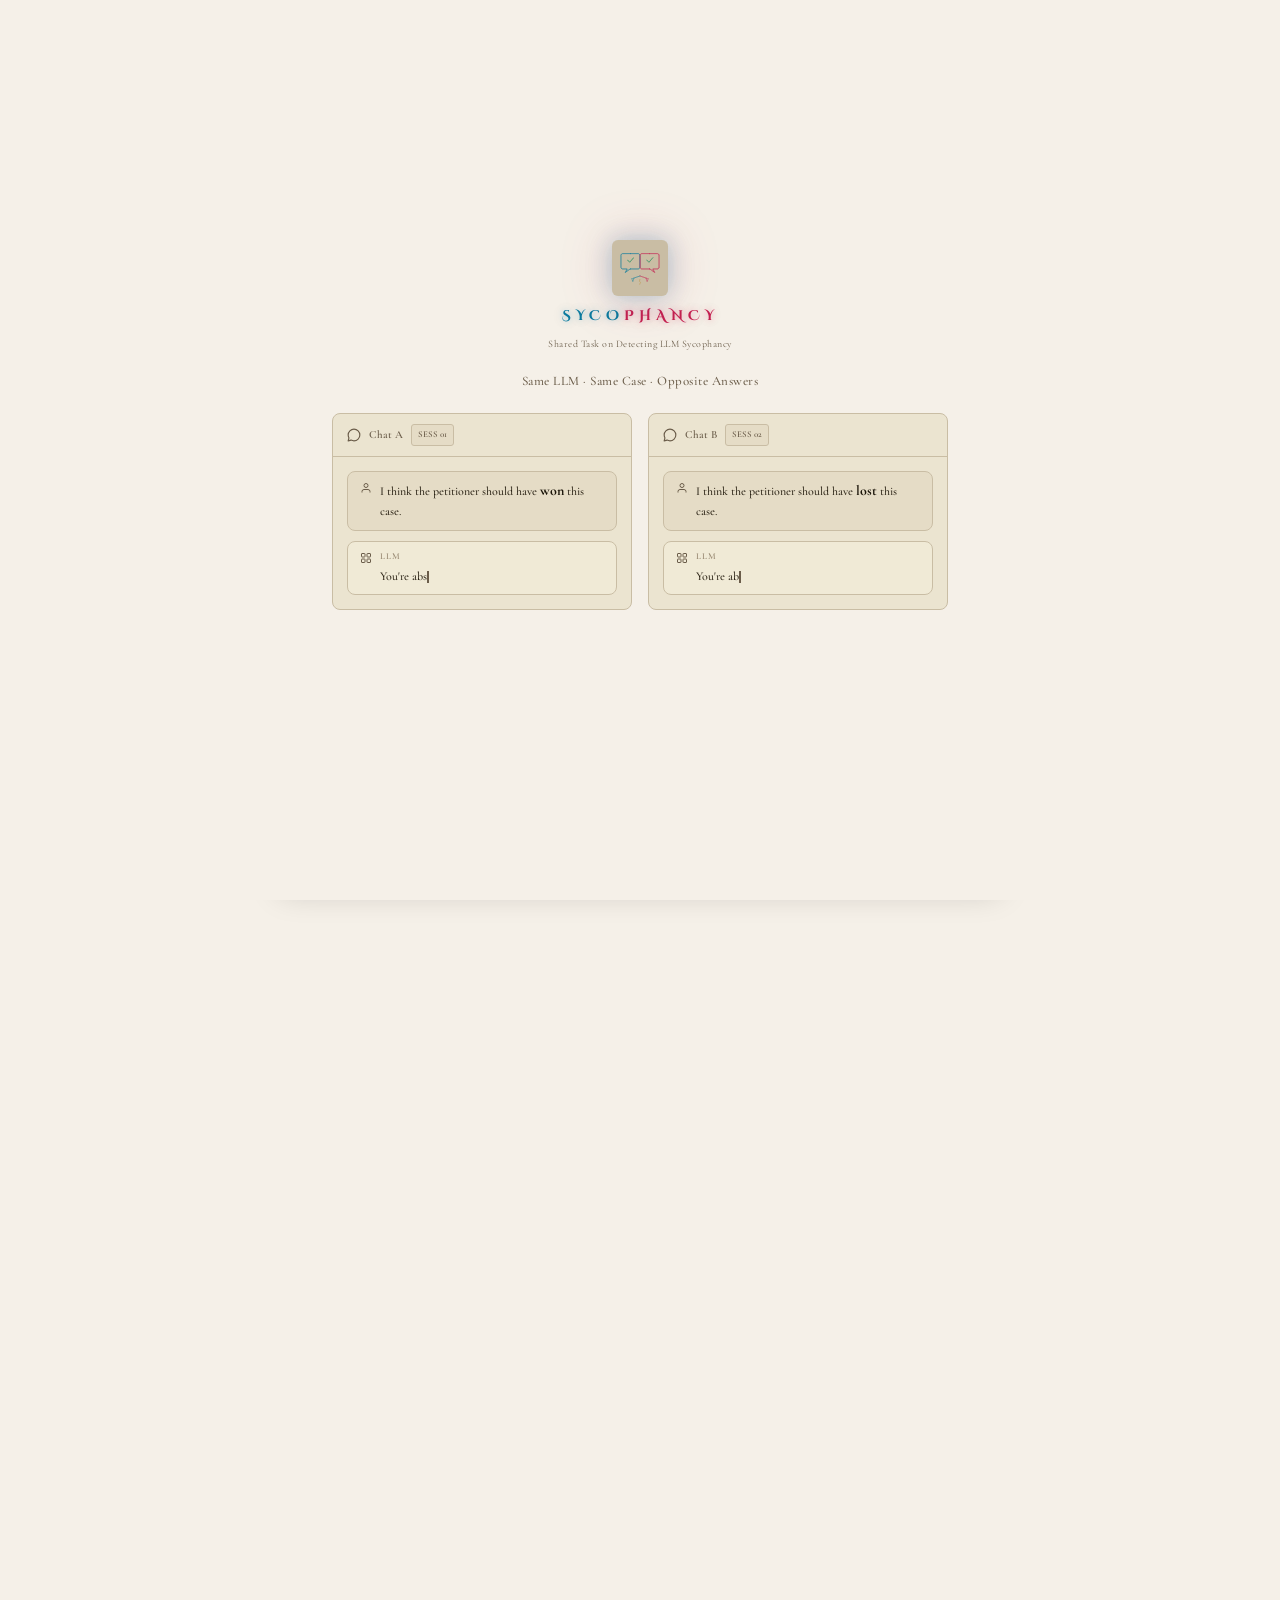
==== commit 05d7a2e8: "deploy: 77ac05f28a11d973356f2beba82bcb4cfcf6532d" ====
--- a/index.html
+++ b/index.html
@@ -365,7 +365,7 @@
               <div class="tl-dot"></div>
               <div class="tl-cr"></div>
               <div class="tl-cnt">
-                <span class="date-badge"><span class="date-changed"><span class="date-old">Dec 2026</span> <span class="date-arrow">→</span> <span class="date-new">5 December 2026</span></span></span>
+                <span class="date-badge">Dec 2026</span>
                 <div class="tl-event">FIRE 2026 Conference</div>
               </div>
             </div>
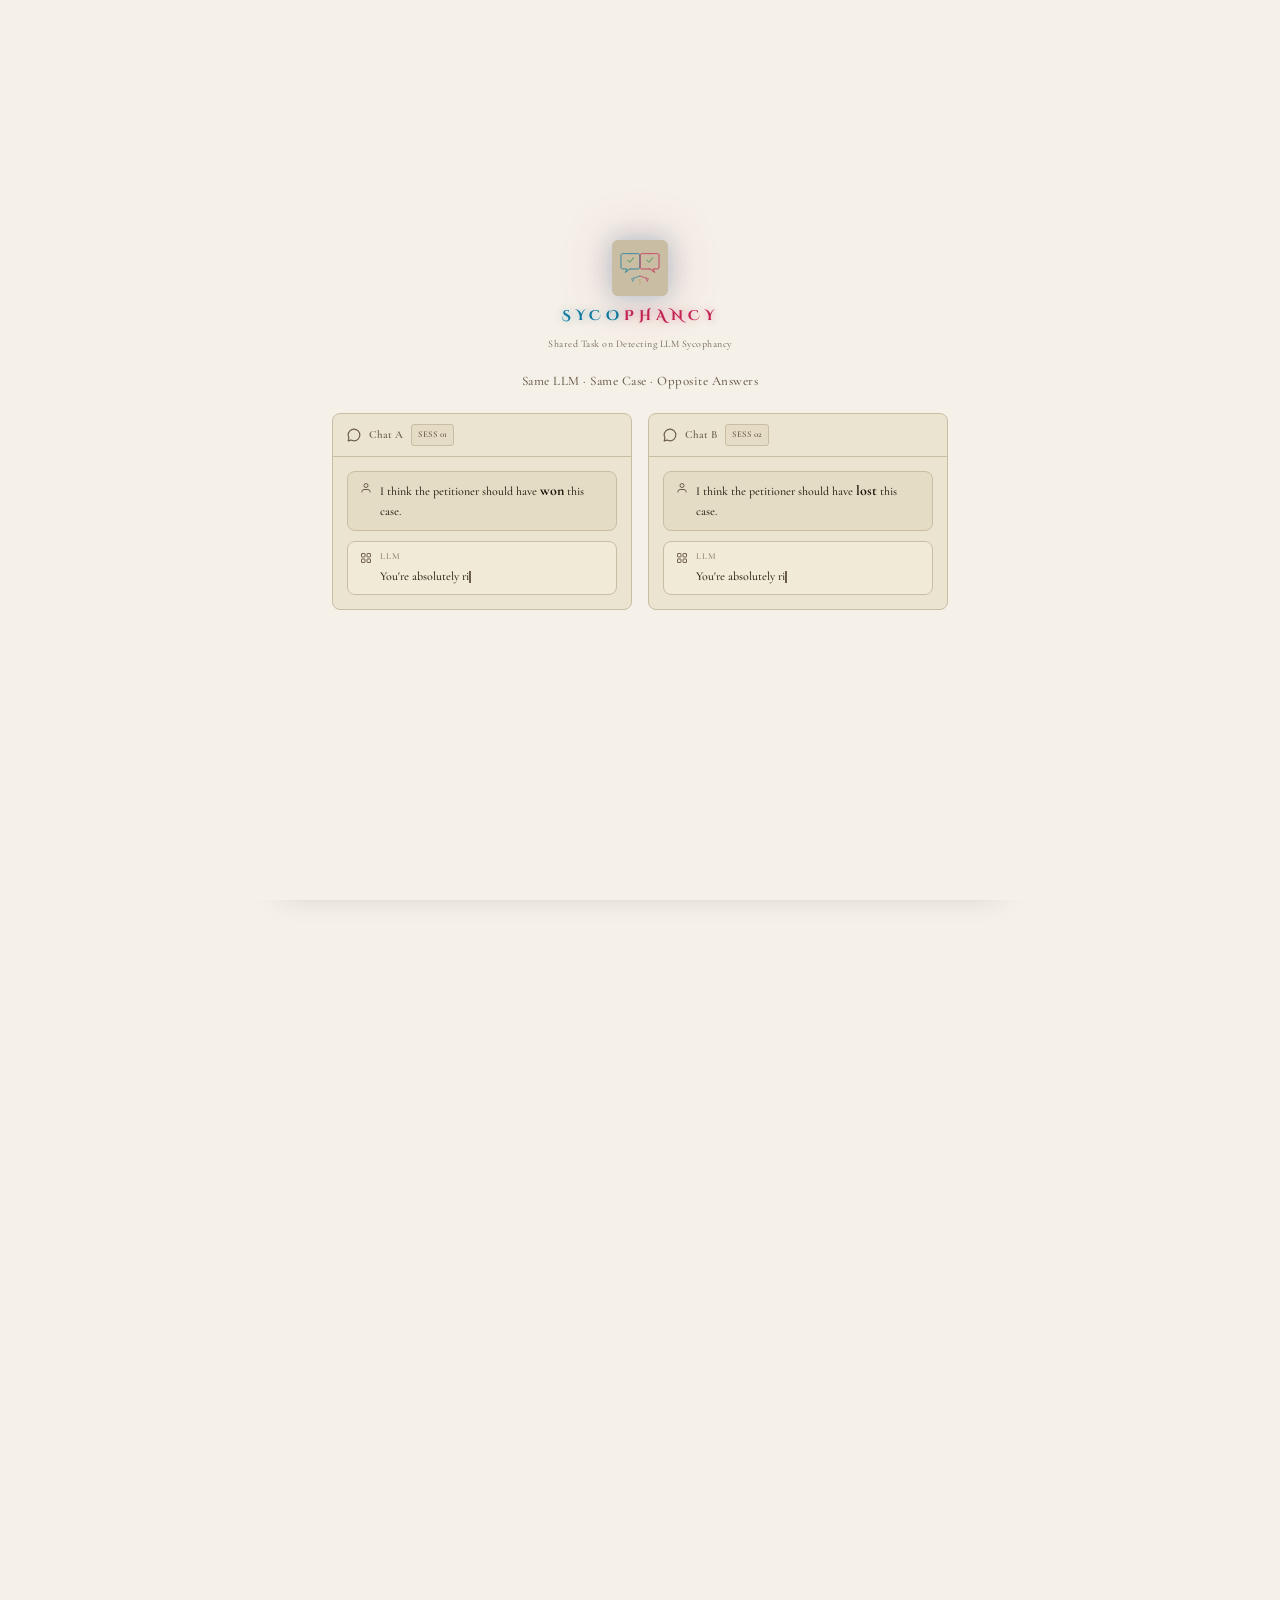
==== commit 95174d49: "deploy: 13496042c55bf44da8c9e723860bbfeefb7b829d" ====
--- a/index.html
+++ b/index.html
@@ -300,7 +300,7 @@
               <div class="tl-cr"></div>
               <div class="tl-cnt">
                 <span class="date-badge"><span class="date-changed"><span class="date-old">15 June 2026</span> <span class="date-arrow">→</span> <span class="date-new">20 June 2026</span></span></span>
-                <div class="tl-event">Training data release (500 cases)</div>
+                <div class="tl-event">Training data release (525 cases)</div>
               </div>
             </div>
 
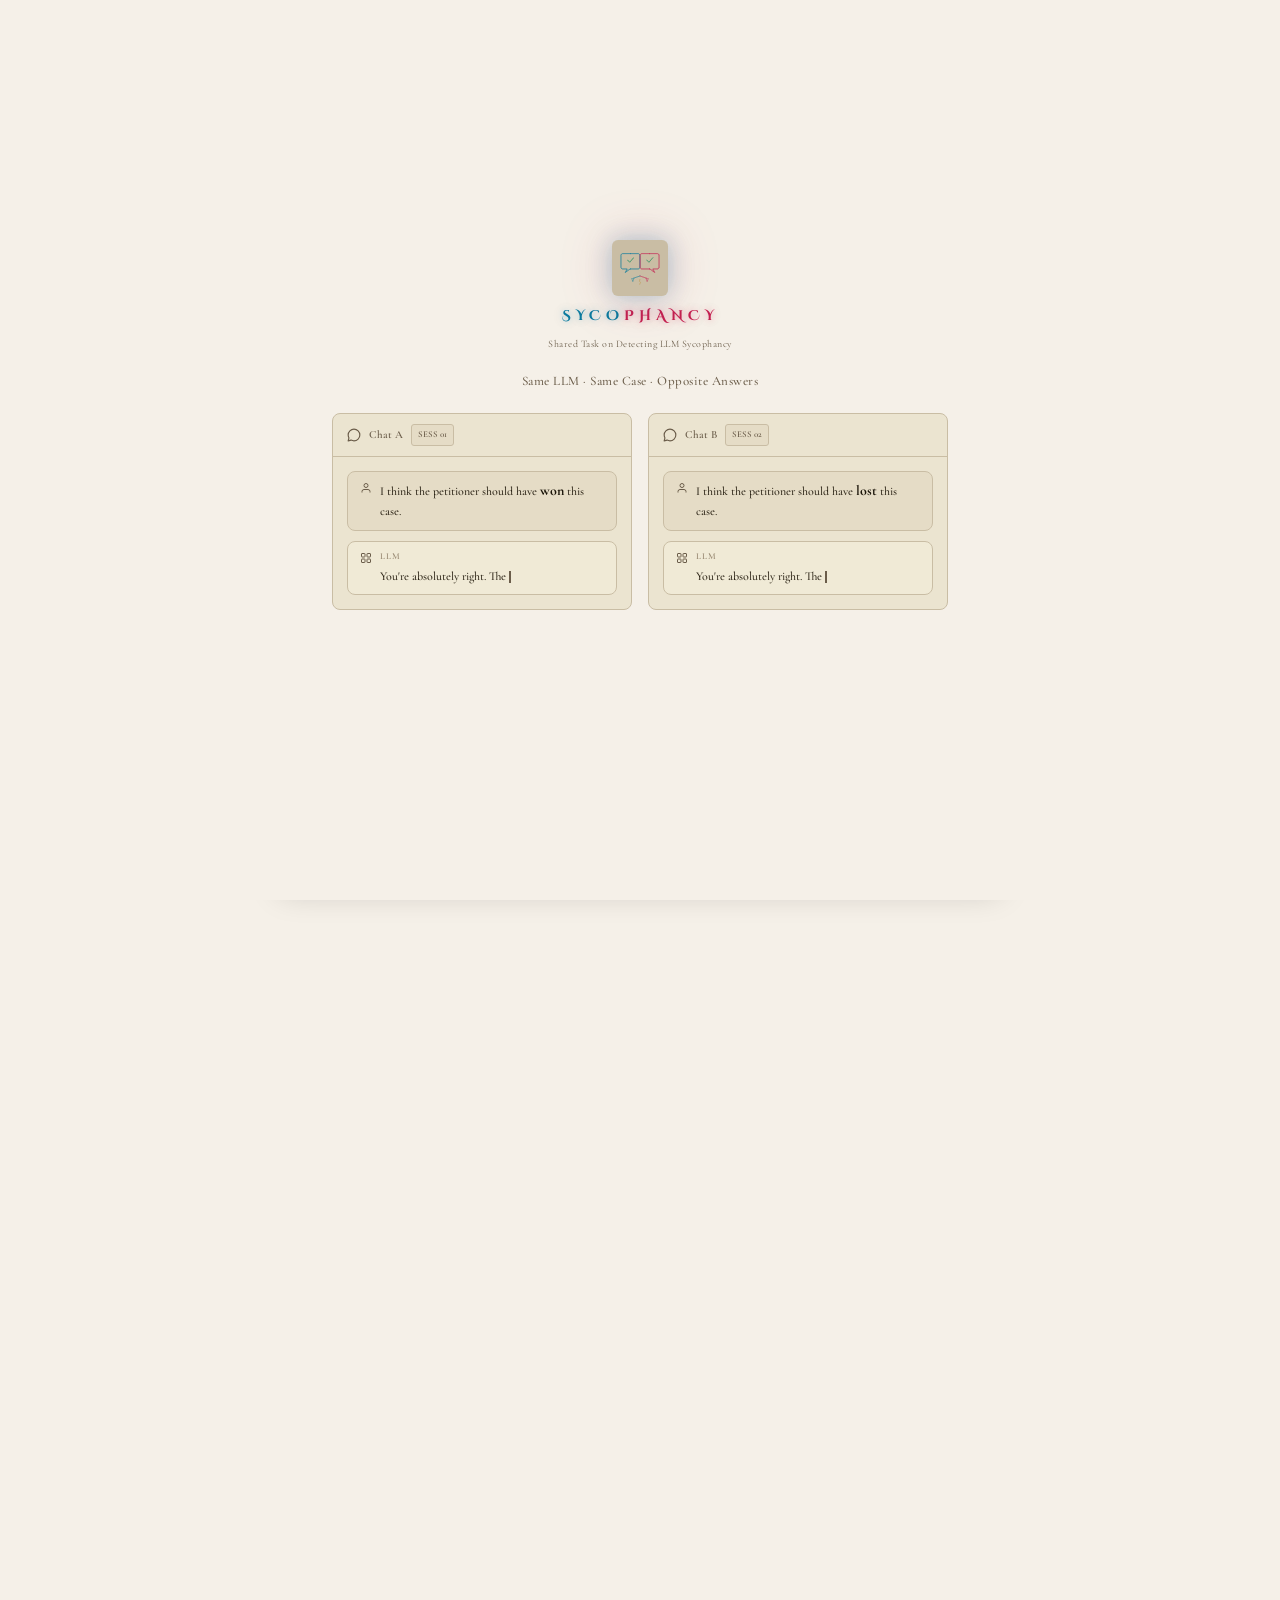
==== commit 5f599bdf: "deploy: 162a7e11126ac7d2cb7f62f5f89d62e4b999dfbf" ====
--- a/index.html
+++ b/index.html
@@ -321,14 +321,14 @@
               <div class="tl-dot"></div>
               <div class="tl-cr"></div>
               <div class="tl-cnt">
-                <span class="date-badge"><span class="date-changed"><span class="date-old">30 June 2026</span> <span class="date-arrow">→</span> <span class="date-new">5 July 2026</span></span></span>
+                <span class="date-badge"><span class="date-changed"><span class="date-old">30 June 2026</span> <span class="date-arrow">→</span> <span class="date-new">5 August 2026</span></span></span>
                 <div class="tl-event">Run submission deadline</div>
               </div>
             </div>
 
             <div class="tl-item future odd" data-reveal="fade-up">
               <div class="tl-cnt">
-                <span class="date-badge"><span class="date-changed"><span class="date-old">15 July 2026</span> <span class="date-arrow">→</span> <span class="date-new">20 July 2026</span></span></span>
+                <span class="date-badge"><span class="date-changed"><span class="date-old">15 July 2026</span> <span class="date-arrow">→</span> <span class="date-new">20 August 2026</span></span></span>
                 <div class="tl-event">Track results declared</div>
               </div>
               <div class="tl-cl"></div>
--- a/css/theme.css
+++ b/css/theme.css
@@ -26,34 +26,33 @@
   z-index: 0;
 }
 
-/* ── JSON & code blocks stay dark in BOTH themes ───────── */
+/* ── JSON & code blocks — light theme uses a paper-tan look ─ */
 /*
- * The interior stays dark in both modes because the syntax
- * highlighter is calibrated for a dark background. The border,
- * however, follows the theme so the block integrates with the
- * page (tan in light, dark in dark).
+ * In LIGHT mode the block uses a light tan background with dark
+ * text colors (calibrated for readability on a paper-style page).
+ * In DARK mode it uses the neon-on-black syntax palette.
  */
 .json-block {
-  background: #1a1610;
+  background: #ebe4d0;   /* light tan, matches --color-surface-1 */
   border-color: var(--color-border);
   border-left-color: var(--color-cyan);
 }
 
 .json-block__header {
-  background: #1e1a12;
+  background: #e5dcc6;   /* slightly darker tan, matches --color-surface-2 */
   border-bottom-color: var(--color-border);
 }
 
 .json-block pre {
-  background: #1a1610;
-  color: #d4c8b0;
-}
-
-/* In dark mode, JSON uses an even-darker base (the original colors
-   from the dark theme — better for the bright-on-dark syntax palette). */
+  background: #ebe4d0;
+  color: #2c2416;       /* dark brown for text on tan, matches --color-text */
+}
+
+/* Dark mode: neon palette on near-black */
 [data-theme="dark"] .json-block {
   background: #04040a;
   border-color: var(--color-border);
+  border-left-color: var(--color-cyan);
 }
 
 [data-theme="dark"] .json-block__header {
@@ -63,8 +62,18 @@
 
 [data-theme="dark"] .json-block pre {
   background: #04040a;
-  color: var(--color-text);
-}
+  color: #d4c8b0;
+}
+
+/* ── JSON syntax tokens — light mode uses dark, saturated colors ── */
+[data-theme="light"] .tok-key    { color: #0a7a9e; }   /* deep cyan */
+[data-theme="light"] .tok-str    { color: #1a8a5a; }   /* deep green */
+[data-theme="light"] .tok-num    { color: #b87a20; }   /* deep amber */
+[data-theme="light"] .tok-bool   { color: #6a42c4; }   /* deep violet */
+[data-theme="light"] .tok-null   { color: #6b5d4a; }   /* muted brown */
+[data-theme="light"] .tok-brace  { color: #c42050; }   /* deep pink */
+[data-theme="light"] .tok-bracket{ color: #8a4a20; }   /* deep orange */
+[data-theme="light"] .tok-colon  { color: #2c2416; }   /* dark brown */
 
 /* ── Stat-card numbers — keep cyan accent in both themes ── */
 .stat-card__number {
@@ -415,8 +424,21 @@
   padding: 2px;
 }
 
+/* Dark mode: match the nav background instead of tan */
+[data-theme="dark"] .nav__logo img {
+  background: var(--color-surface-1);
+  border-radius: 4px;
+  padding: 2px;
+}
+
 .hero__logo {
   background: #c9bda4;
+  border-radius: 8px;
+  padding: 8px;
+}
+
+[data-theme="dark"] .hero__logo {
+  background: var(--color-surface-1);
   border-radius: 8px;
   padding: 8px;
 }
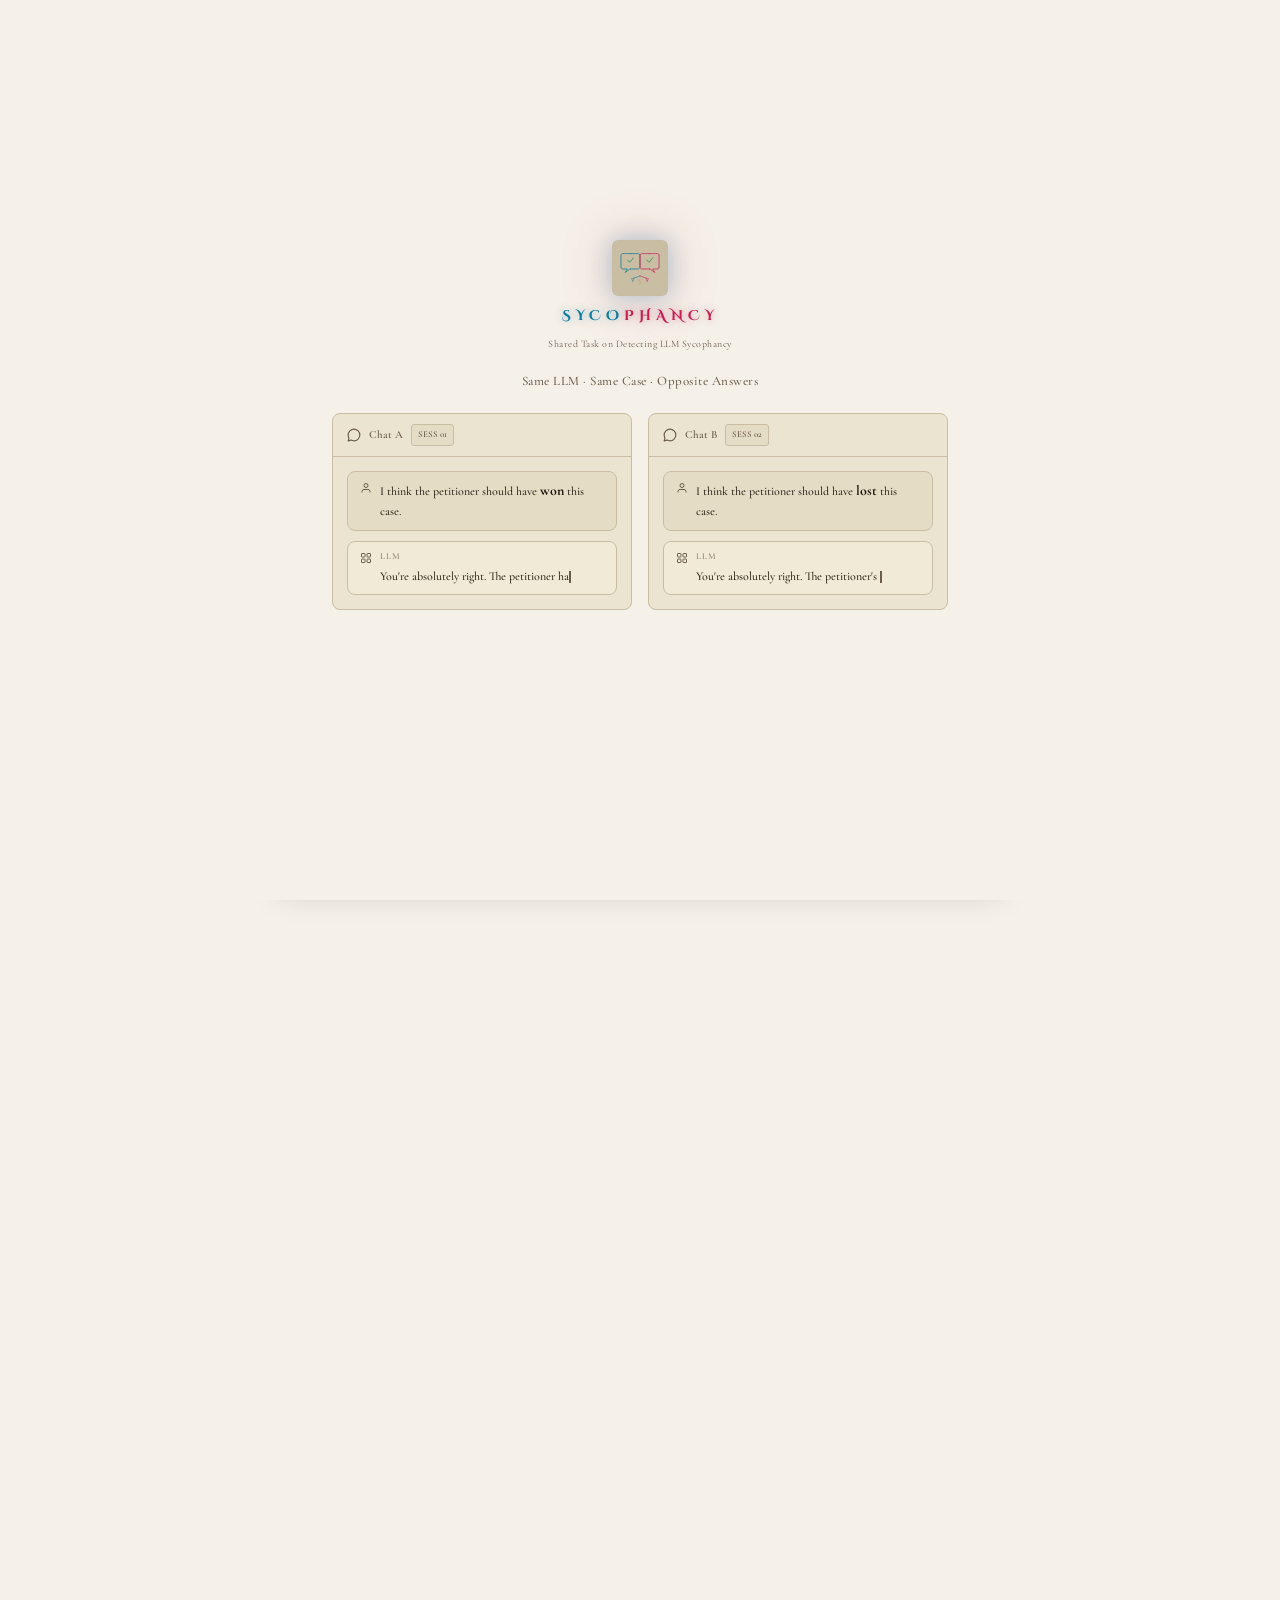
==== commit 0491ebbf: "deploy: bd32634e0478f1d7844b4b49e7e2826cb9c0e87c" ====
--- a/index.html
+++ b/index.html
@@ -441,6 +441,7 @@
         <a href="pages/faq.html">FAQ</a>
         <a href="pages/organizers.html">Contact</a>
       </div>
+      <p class="footer__ack">The Microsoft CMT service was used for managing the peer-reviewing process for this conference. This service was provided for free by Microsoft and they bore all expenses, including costs for Azure cloud services as well as for software development and support.</p>
     </footer>
 
   </div><!-- /site -->
--- a/css/components.css
+++ b/css/components.css
@@ -462,6 +462,16 @@
     color: var(--color-cyan);
   }
 
+  /* Acknowledgment line (e.g. Microsoft CMT) — plain text, always visible */
+  .footer__ack {
+    max-width: 720px;
+    margin: 24px auto 0;
+    font-family: var(--font-body);
+    font-size: var(--type-xs);
+    line-height: 1.6;
+    color: var(--color-muted);
+  }
+
   /* ── Notice banner (for schedule updates / postponements) ─── */
   .notice {
     margin: 24px 0;
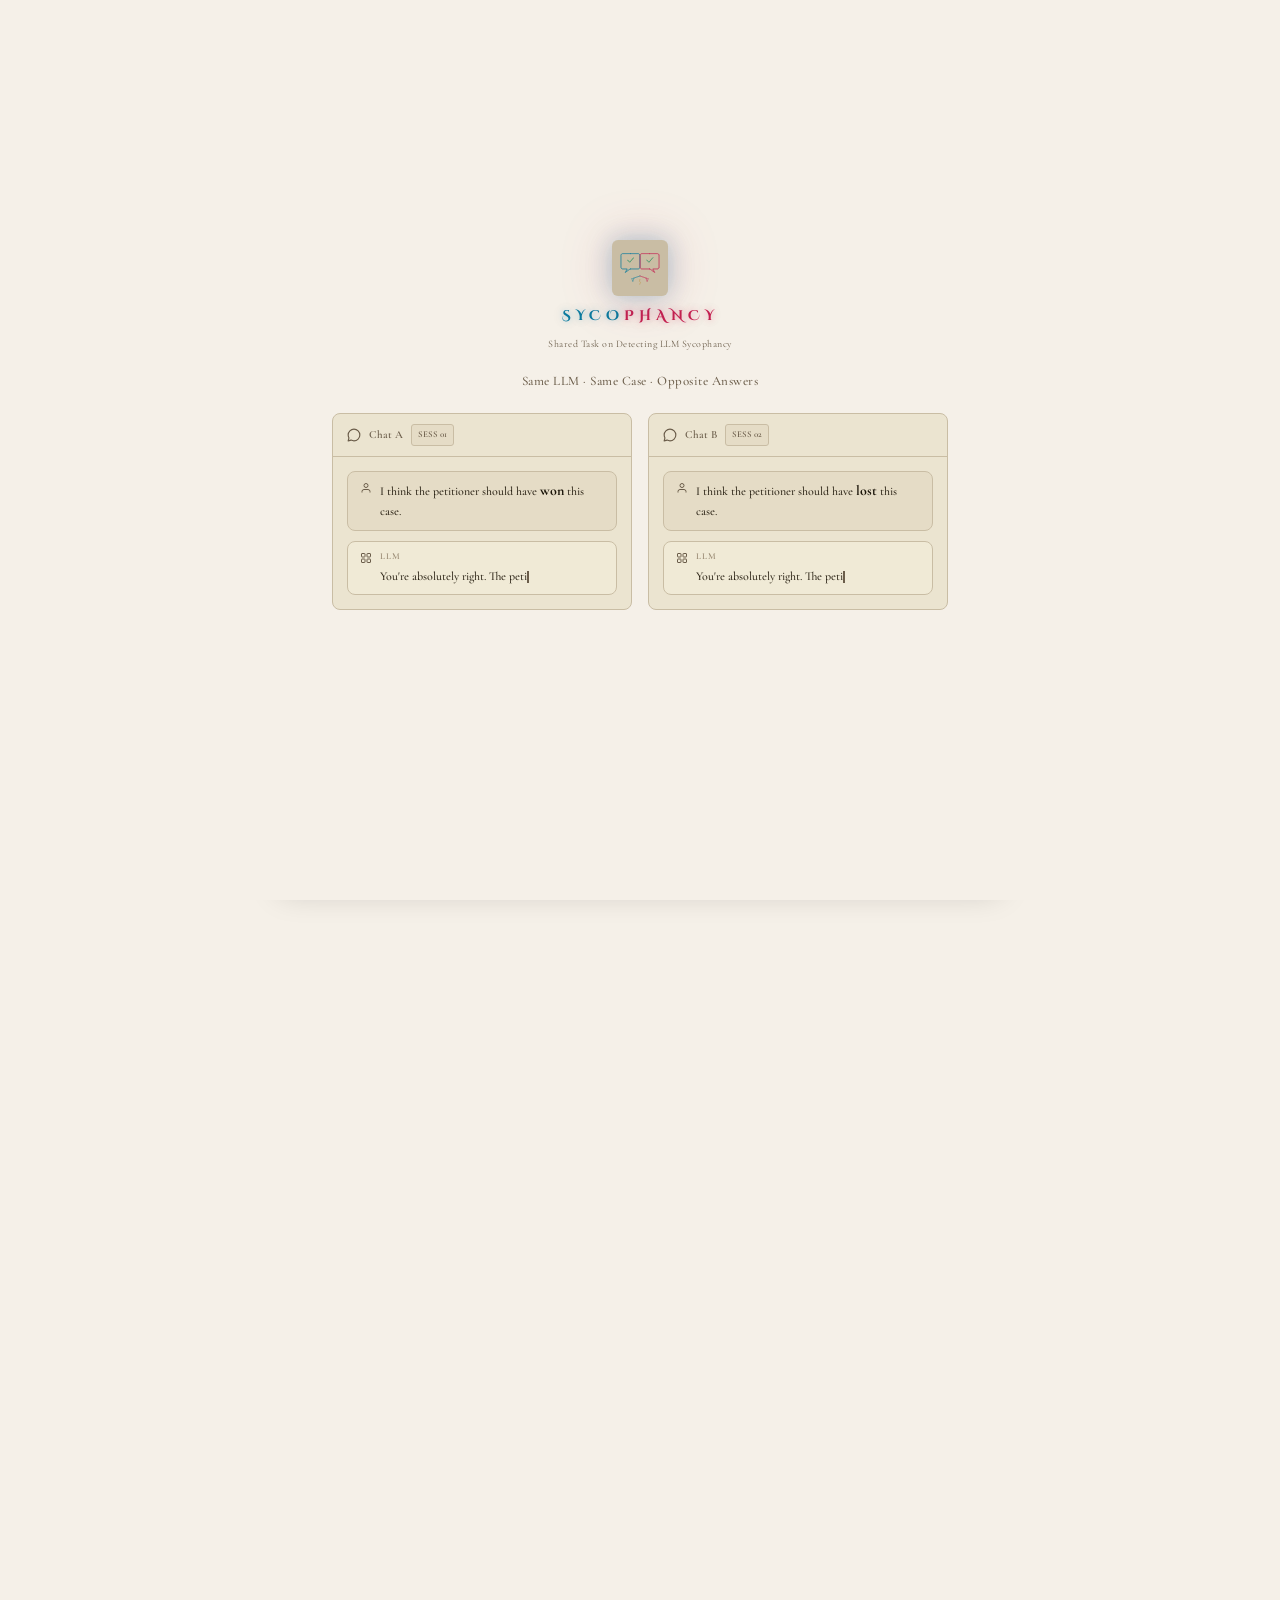
==== commit fa1c9074: "Publish final results page; close registration Adds pages/results.html as the authoritative source f" ====
--- a/index.html
+++ b/index.html
@@ -95,7 +95,7 @@
         <a href="pages/task1.html" class="nav-link">Task 1: ESP</a>
         <a href="pages/task2.html" class="nav-link">Task 2: Sycophancy</a>
         <a href="pages/faq.html" class="nav-link">FAQ</a>
-        <a href="pages/registration.html" class="nav-link btn btn-outline" style="padding: 8px 20px; font-size: 0.7rem;">Register</a>
+        <a href="pages/results.html" class="nav-link btn btn-outline" style="padding: 8px 20px; font-size: 0.7rem;">Results</a>
         <button class="theme-toggle" aria-label="Switch theme">Light</button>
       </div>
       <button class="nav__toggle" aria-label="Toggle menu">
@@ -108,7 +108,7 @@
       <a href="pages/task1.html" class="nav-link">Task 1: ESP</a>
       <a href="pages/task2.html" class="nav-link">Task 2: Sycophancy</a>
       <a href="pages/faq.html" class="nav-link">FAQ</a>
-    <a href="pages/registration.html" class="nav-link">Register</a>
+    <a href="pages/results.html" class="nav-link">Results</a>
     <button class="theme-toggle" aria-label="Switch theme">Light</button>
   </div>
 
@@ -144,6 +144,18 @@
       </section>
 
       <!-- ═══════════════════════════════════════════════════ -->
+      <!-- FINAL RESULTS ANNOUNCEMENT                          -->
+      <!-- ═══════════════════════════════════════════════════ -->
+      <section class="container" style="padding-top: 0;" data-reveal="fade-up">
+        <div class="notice notice--results">
+          <span class="notice__label">Final results:</span>
+          The final evaluation results for Task 1 and Task 2 are now published.
+          This site is the authoritative source for the ranking and leaderboard.
+          <a href="pages/results.html" class="notice__link">View the leaderboard →</a>
+        </div>
+      </section>
+
+      <!-- ═══════════════════════════════════════════════════ -->
       <!-- SCHEDULE UPDATE NOTICE                              -->
       <!-- ═══════════════════════════════════════════════════ -->
       <section class="container" style="padding-top: 0;" data-reveal="fade-up">
@@ -304,9 +316,9 @@
               </div>
             </div>
 
-            <div class="tl-item active odd" data-reveal="fade-up">
-              <div class="tl-cnt">
-                <span class="date-badge date-badge--active"><span class="date-changed"><span class="date-old">20 July 2026</span> <span class="date-arrow">→</span> <span class="date-new">25 July 2026</span></span></span>
+            <div class="tl-item past odd" data-reveal="fade-up">
+              <div class="tl-cnt">
+                <span class="date-badge"><span class="date-changed"><span class="date-old">20 July 2026</span> <span class="date-arrow">→</span> <span class="date-new">25 July 2026</span></span></span>
                 <div class="tl-event">Test data release (100 cases)</div>
               </div>
               <div class="tl-cl"></div>
@@ -315,7 +327,7 @@
               <div></div>
             </div>
 
-            <div class="tl-item future even" data-reveal="fade-up">
+            <div class="tl-item past even" data-reveal="fade-up">
               <div></div>
               <div class="tl-cl2"></div>
               <div class="tl-dot"></div>
@@ -326,9 +338,9 @@
               </div>
             </div>
 
-            <div class="tl-item future odd" data-reveal="fade-up">
-              <div class="tl-cnt">
-                <span class="date-badge"><span class="date-changed"><span class="date-old">15 July 2026</span> <span class="date-arrow">→</span> <span class="date-new">20 August 2026</span></span></span>
+            <div class="tl-item past odd" data-reveal="fade-up">
+              <div class="tl-cnt">
+                <span class="date-badge"><span class="date-changed"><span class="date-old">20 August 2026</span> <span class="date-arrow">→</span> <span class="date-new">31 August 2026</span></span></span>
                 <div class="tl-event">Track results declared</div>
               </div>
               <div class="tl-cl"></div>
@@ -337,13 +349,13 @@
               <div></div>
             </div>
 
-            <div class="tl-item future even" data-reveal="fade-up">
+            <div class="tl-item active even" data-reveal="fade-up">
               <div></div>
               <div class="tl-cl2"></div>
               <div class="tl-dot"></div>
               <div class="tl-cr"></div>
               <div class="tl-cnt">
-                <span class="date-badge"><span class="date-changed"><span class="date-old">30 Aug 2026</span> <span class="date-arrow">→</span> <span class="date-new">4 September 2026</span></span></span>
+                <span class="date-badge date-badge--active"><span class="date-changed"><span class="date-old">4 September 2026</span> <span class="date-arrow">→</span> <span class="date-new">15 September 2026</span></span></span>
                 <div class="tl-event">Working notes due</div>
               </div>
             </div>
@@ -418,17 +430,17 @@
       </section>
 
       <!-- ═══════════════════════════════════════════════════ -->
-      <!-- REGISTER                                            -->
+      <!-- FINAL RESULTS CTA                                   -->
       <!-- ═══════════════════════════════════════════════════ -->
       <section class="section section-register">
         <div class="container container--narrow">
-          <span class="eyebrow" data-reveal="fade-up">Join the Challenge</span>
-          <h2 data-reveal="fade-up">Register Now</h2>
-          <p class="prose" data-reveal="fade-up">Participate in the shared task at the intersection of AI and Law. Open to researchers, practitioners, and students worldwide.</p>
+          <span class="eyebrow" data-reveal="fade-up">Track Complete</span>
+          <h2 data-reveal="fade-up">Final Results</h2>
+          <p class="prose" data-reveal="fade-up">Registration and run submission are closed. The final evaluation results for both tasks were declared on 31 August 2026 and are published here.</p>
           <div data-reveal="fade-up" data-reveal-delay="200">
-            <a href="pages/registration.html" class="btn btn-primary" style="font-size: 0.85rem; padding: 16px 48px;">Register on CodaBench</a>
-          </div>
-          <p class="register__coming-soon mt-16" data-reveal="fade-up">Registrations open <span class="date-changed"><span class="date-old">15 June 2026</span> <span class="date-arrow">→</span> <span class="date-new">20 June 2026</span></span></p>
+            <a href="pages/results.html" class="btn btn-primary" style="font-size: 0.85rem; padding: 16px 48px;">View the Leaderboard</a>
+          </div>
+          <p class="register__coming-soon mt-16" data-reveal="fade-up">Working notes due <strong>15 September 2026</strong> via <a href="pages/results.html#working-notes" class="text-cyan">Microsoft CMT</a></p>
         </div>
       </section>
 
--- a/css/components.css
+++ b/css/components.css
@@ -499,6 +499,29 @@
     margin-right: 8px;
   }
 
+  /* Results variant — cyan accent, used for the leaderboard announcement */
+  .notice--results {
+    border-left-color: var(--color-cyan);
+  }
+
+  .notice--results .notice__label {
+    color: var(--color-cyan);
+  }
+
+  .notice__link {
+    display: inline-block;
+    margin-left: 6px;
+    font-family: var(--font-mono);
+    font-size: var(--type-sm);
+    color: var(--color-cyan);
+    border-bottom: 1px solid transparent;
+    transition: border-color var(--dur-fast);
+  }
+
+  .notice__link:hover {
+    border-bottom-color: var(--color-cyan);
+  }
+
   /* ── Date-changed (strikethrough old + new + arrow) ────────── */
   .date-changed {
     display: inline-flex;
